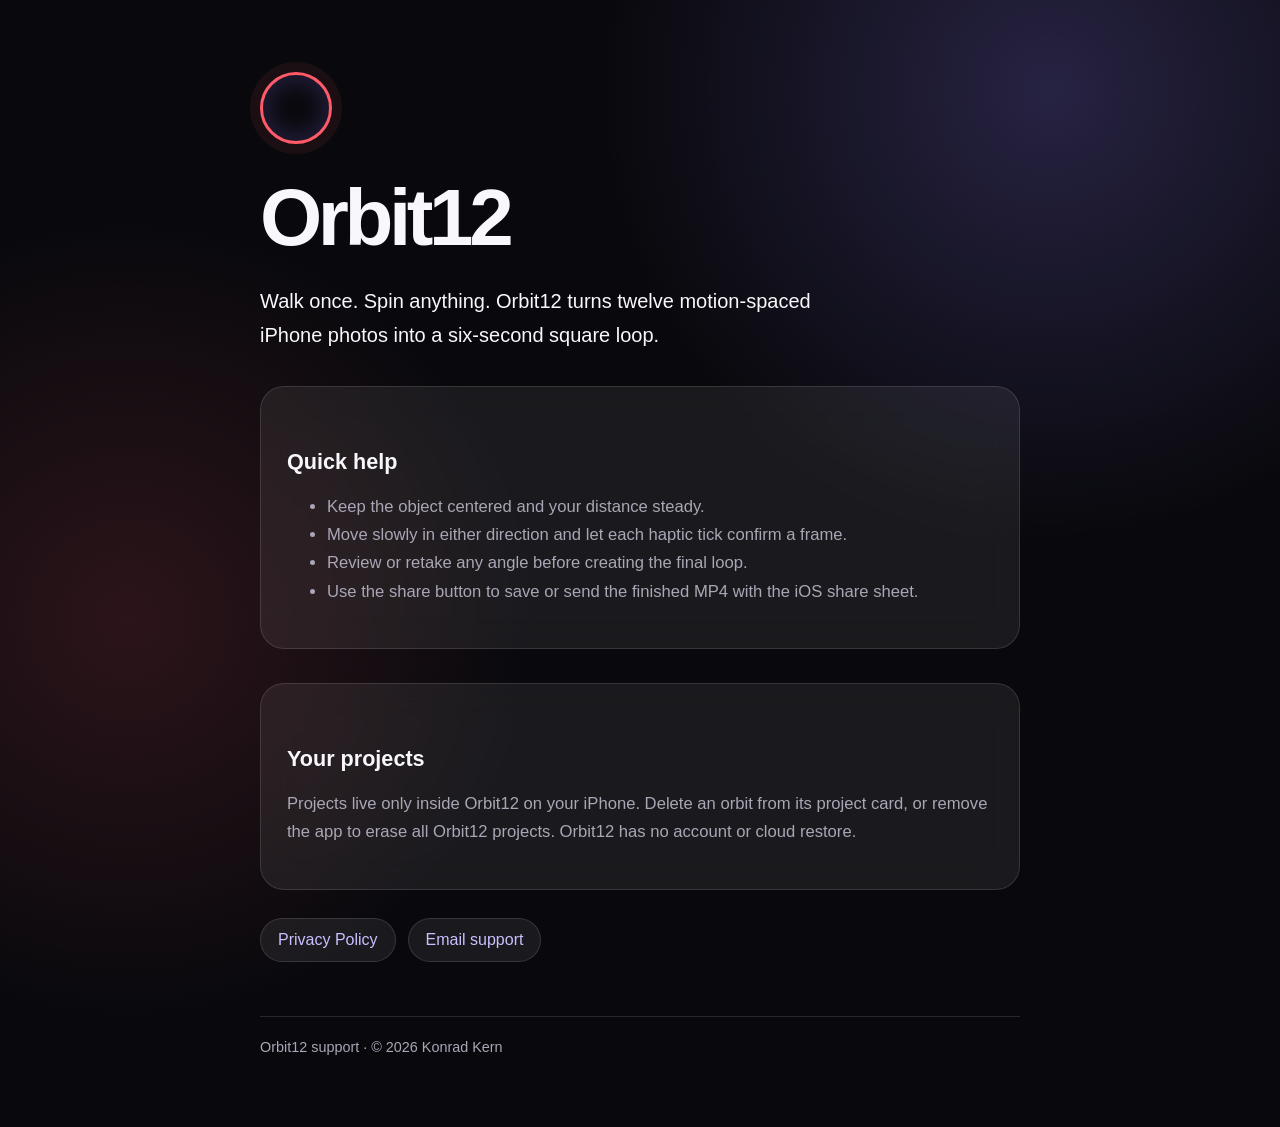
==== orbit12/index.html @ f8294fe1 "Publish Orbit12 support and privacy pages" ====
<!doctype html>
<html lang="en">
<head>
  <meta charset="utf-8">
  <meta name="viewport" content="width=device-width,initial-scale=1">
  <meta name="description" content="Orbit12 help, support, and privacy information.">
  <title>Orbit12 Support</title>
  <link rel="stylesheet" href="styles.css">
</head>
<body>
  <main>
    <div class="mark" aria-hidden="true"></div>
    <h1>Orbit12</h1>
    <p class="lede">Walk once. Spin anything. Orbit12 turns twelve motion-spaced iPhone photos into a six-second square loop.</p>

    <div class="card">
      <h2>Quick help</h2>
      <ul>
        <li>Keep the object centered and your distance steady.</li>
        <li>Move slowly in either direction and let each haptic tick confirm a frame.</li>
        <li>Review or retake any angle before creating the final loop.</li>
        <li>Use the share button to save or send the finished MP4 with the iOS share sheet.</li>
      </ul>
    </div>

    <div class="card">
      <h2>Your projects</h2>
      <p>Projects live only inside Orbit12 on your iPhone. Delete an orbit from its project card, or remove the app to erase all Orbit12 projects. Orbit12 has no account or cloud restore.</p>
    </div>

    <div class="actions">
      <a class="button" href="privacy/">Privacy Policy</a>
      <a class="button" href="mailto:kern.konrad@gmail.com?subject=Orbit12%20Support">Email support</a>
    </div>

    <footer>Orbit12 support · © 2026 Konrad Kern</footer>
  </main>
</body>
</html>
---- orbit12/styles.css ----
:root {
  color-scheme: dark;
  font-family: ui-rounded, "SF Pro Rounded", -apple-system, BlinkMacSystemFont, "Segoe UI", sans-serif;
  --ink: #f8f7fb;
  --muted: #aaa6b5;
  --panel: rgba(255, 255, 255, 0.07);
  --line: rgba(255, 255, 255, 0.12);
  --accent: #ff5a67;
  --accent-2: #8f7cff;
}

* { box-sizing: border-box; }
body {
  margin: 0;
  min-height: 100vh;
  color: var(--ink);
  background:
    radial-gradient(circle at 82% 8%, rgba(143, 124, 255, 0.22), transparent 28rem),
    radial-gradient(circle at 10% 55%, rgba(255, 90, 103, 0.14), transparent 25rem),
    #09090d;
}
main { width: min(760px, calc(100% - 40px)); margin: 0 auto; padding: 72px 0; }
.mark {
  width: 72px; height: 72px; border: 3px solid var(--accent); border-radius: 50%;
  box-shadow: 0 0 0 10px rgba(255, 90, 103, 0.08), inset 0 0 28px rgba(143, 124, 255, 0.25);
}
h1 { margin: 28px 0 8px; font-size: clamp(2.6rem, 8vw, 5rem); letter-spacing: -0.055em; }
h2 { margin-top: 36px; font-size: 1.35rem; }
p, li { color: var(--muted); font-size: 1.04rem; line-height: 1.7; }
.lede { color: var(--ink); font-size: 1.25rem; max-width: 36rem; }
.card { margin-top: 34px; padding: 26px; border: 1px solid var(--line); border-radius: 24px; background: var(--panel); backdrop-filter: blur(18px); }
a { color: #cabfff; text-underline-offset: 4px; }
.actions { display: flex; gap: 12px; flex-wrap: wrap; margin-top: 28px; }
.button { padding: 12px 17px; border: 1px solid var(--line); border-radius: 999px; text-decoration: none; background: var(--panel); }
footer { margin-top: 54px; padding-top: 22px; border-top: 1px solid var(--line); color: var(--muted); font-size: .9rem; }
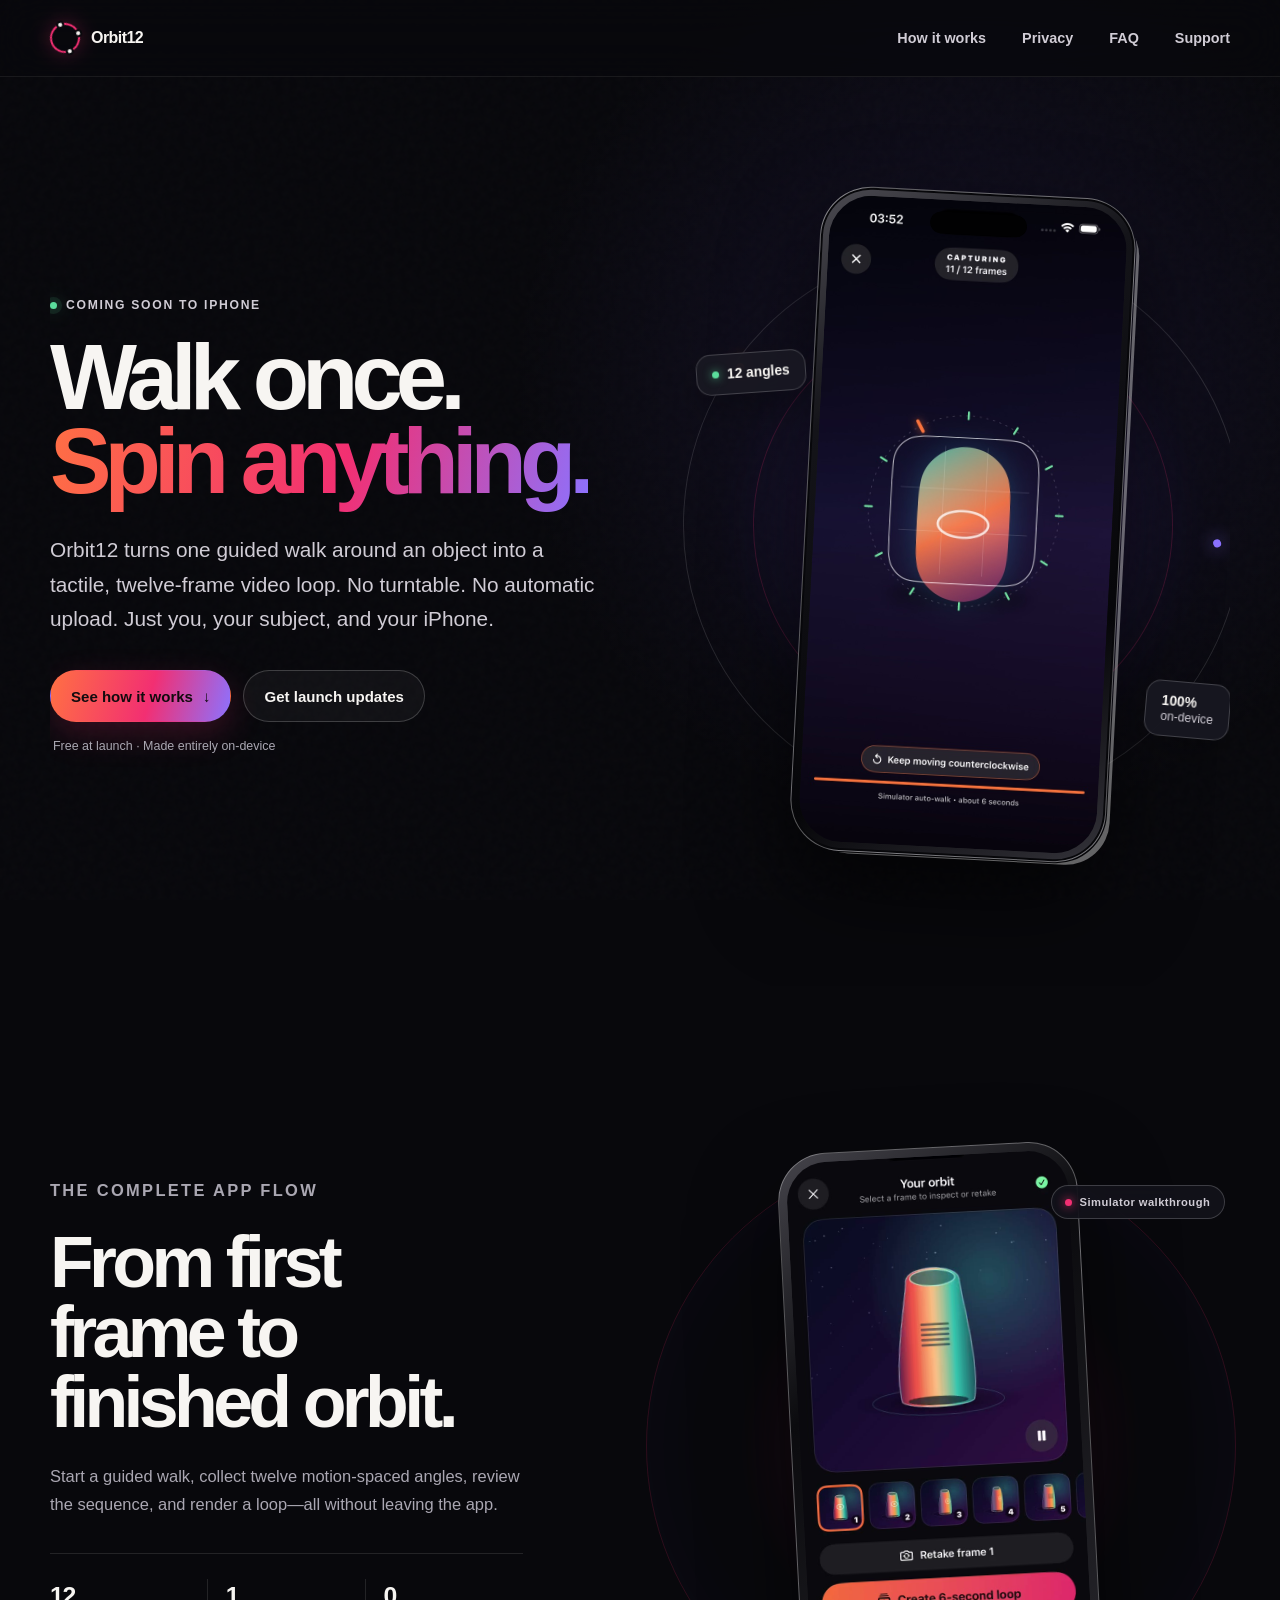
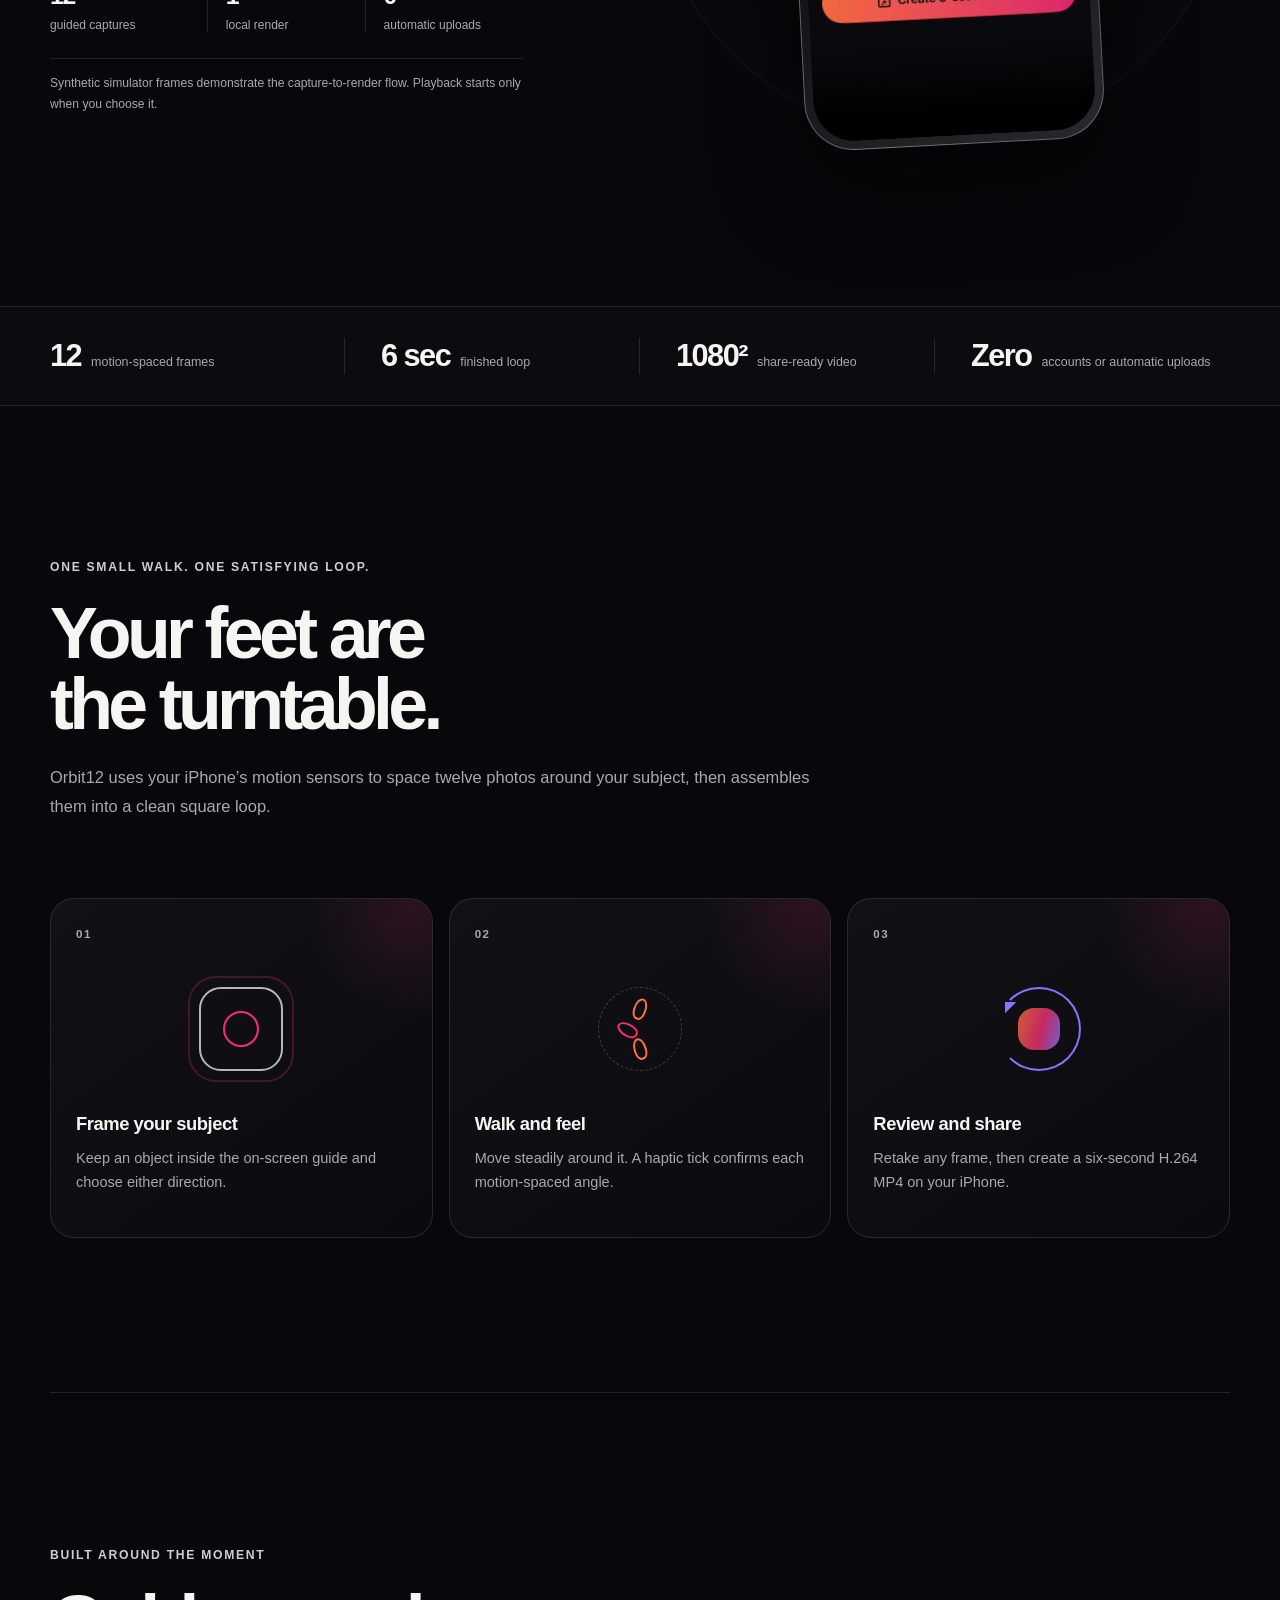
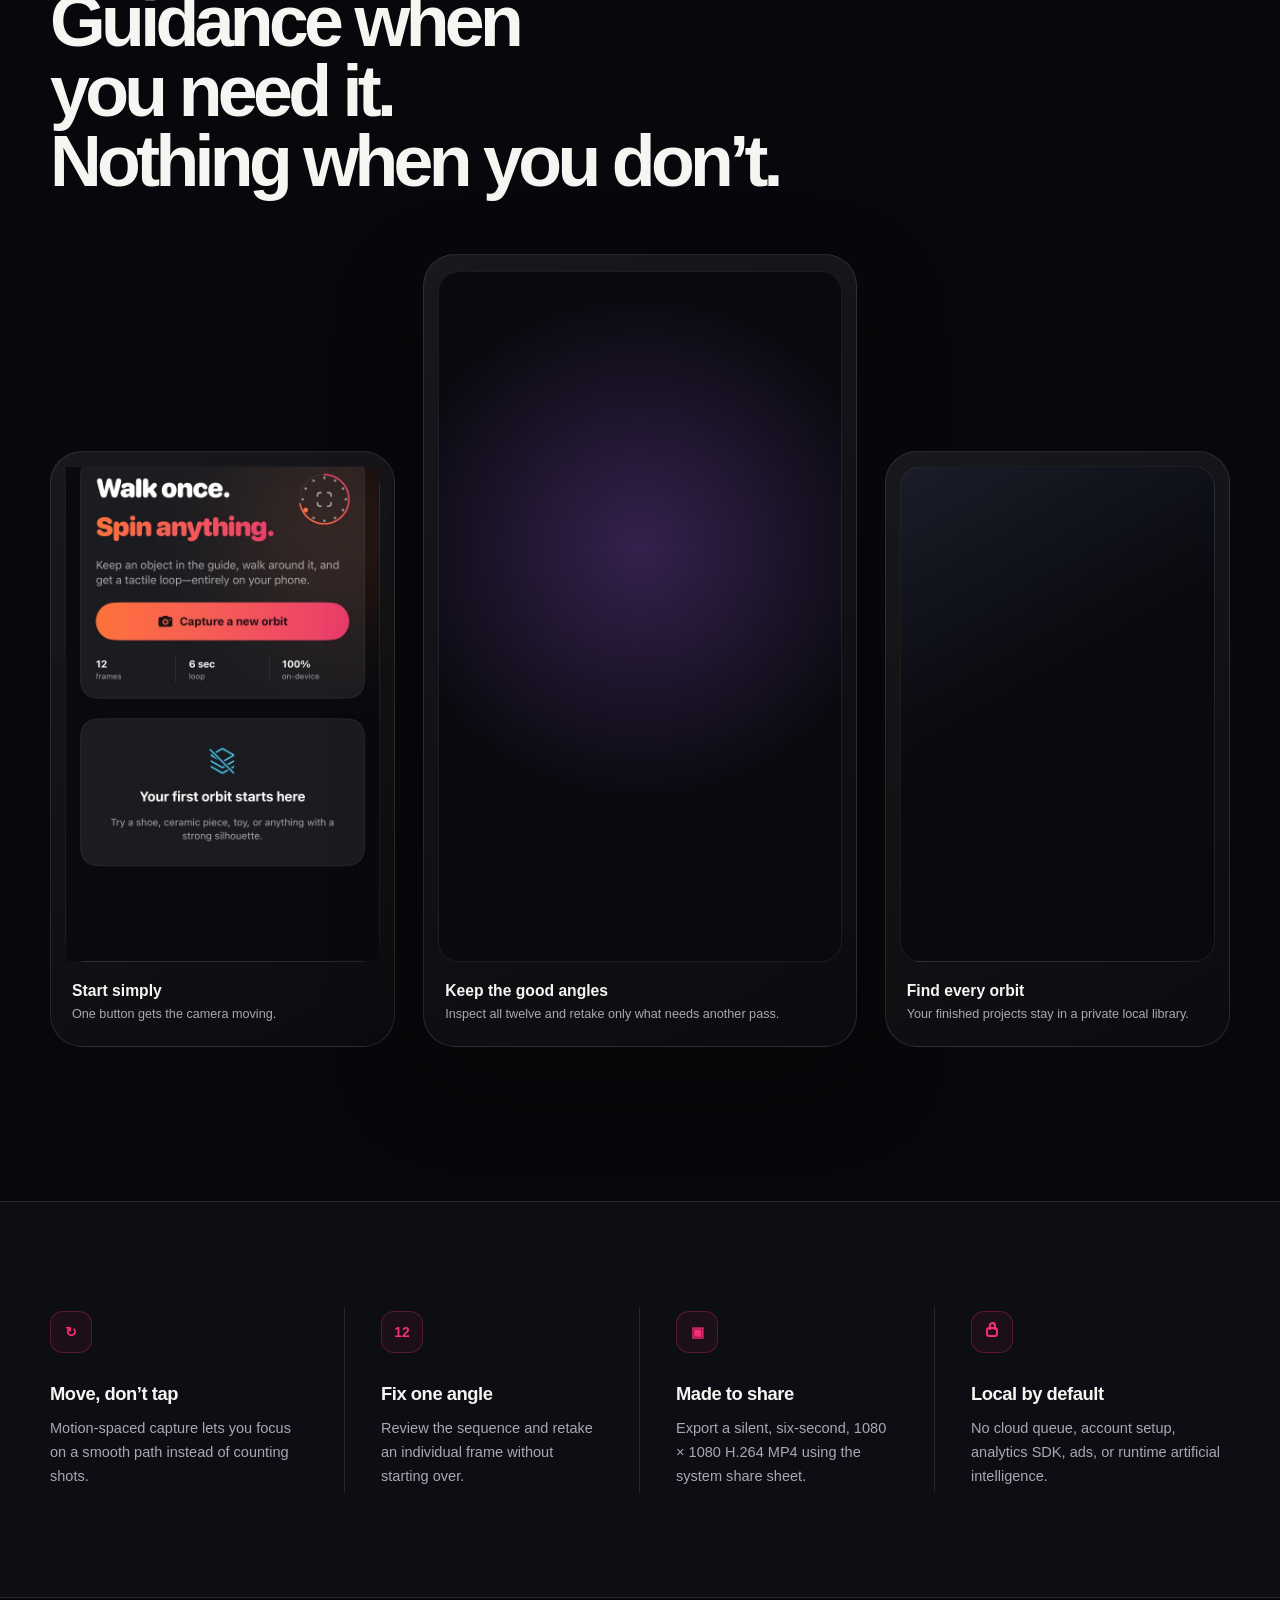
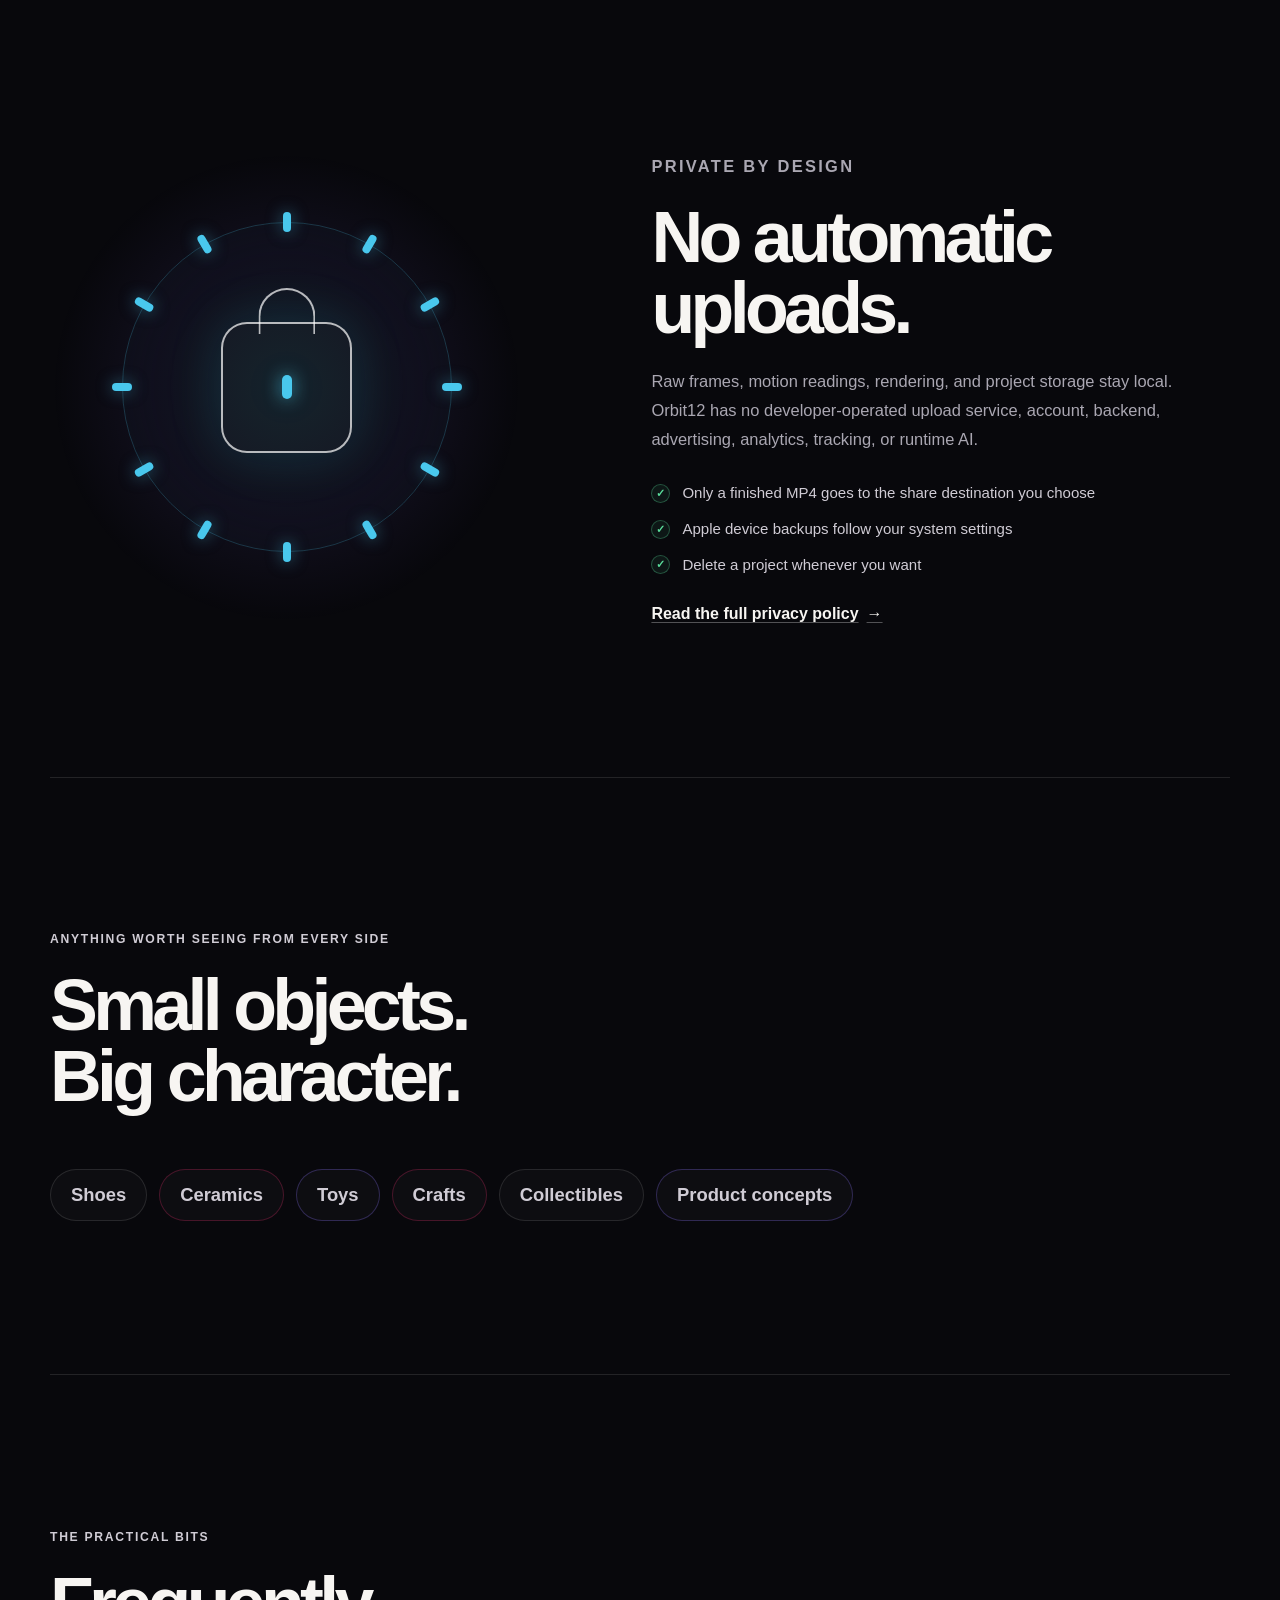
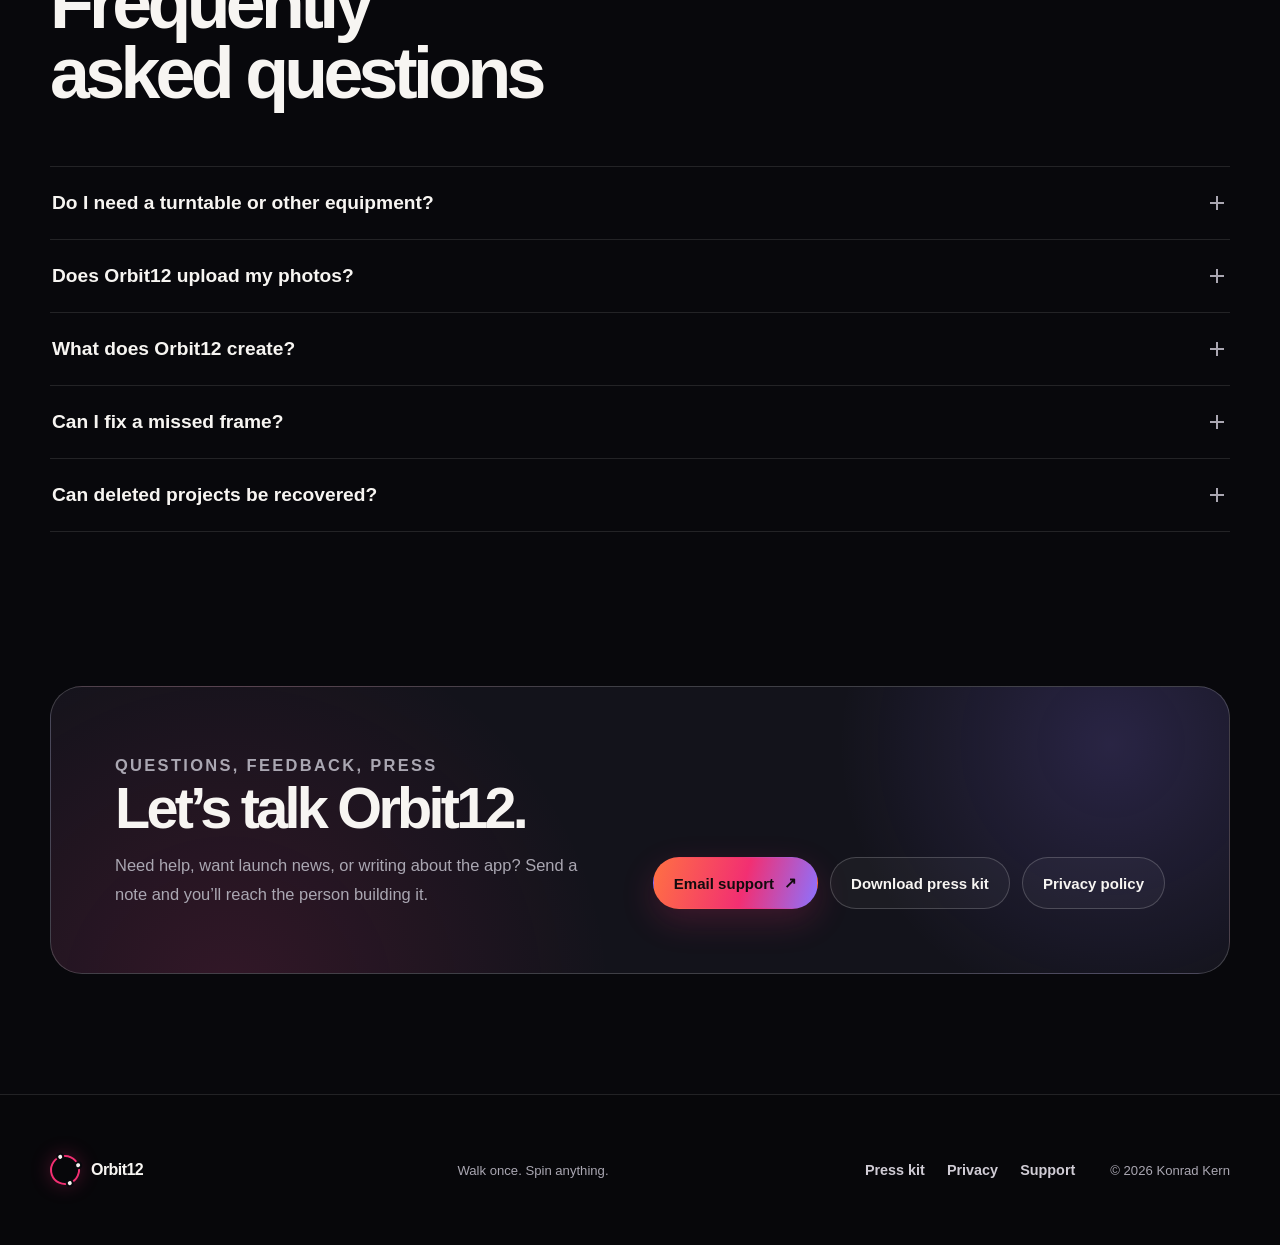
==== commit 3937b183: "Launch the Orbit12 product site" ====
--- a/orbit12/index.html
+++ b/orbit12/index.html
@@ -2,38 +2,305 @@
 <html lang="en">
 <head>
   <meta charset="utf-8">
-  <meta name="viewport" content="width=device-width,initial-scale=1">
-  <meta name="description" content="Orbit12 help, support, and privacy information.">
-  <title>Orbit12 Support</title>
+  <meta name="viewport" content="width=device-width, initial-scale=1">
+  <meta name="description" content="Orbit12 turns one guided walk around an object into a six-second, twelve-frame looping video—privately, entirely on your iPhone.">
+  <meta name="theme-color" content="#08080c">
+  <meta name="robots" content="index, follow">
+  <link rel="canonical" href="https://buberlo.github.io/orbit12/">
+  <link rel="icon" type="image/png" sizes="64x64" href="assets/orbit12-favicon.png">
+
+  <meta property="og:type" content="website">
+  <meta property="og:site_name" content="Orbit12">
+  <meta property="og:title" content="Orbit12 — Walk once. Spin anything.">
+  <meta property="og:description" content="Make a tactile twelve-frame object loop with one guided walk. No turntable, account, automatic upload, analytics, or runtime AI.">
+  <meta property="og:url" content="https://buberlo.github.io/orbit12/">
+  <meta property="og:image" content="https://buberlo.github.io/orbit12/assets/orbit12-social-card.jpg">
+  <meta property="og:image:alt" content="Orbit12 name beside a luminous twelve-point orbit graphic">
+  <meta property="og:image:width" content="1731">
+  <meta property="og:image:height" content="909">
+  <meta name="twitter:card" content="summary_large_image">
+  <meta name="twitter:title" content="Orbit12 — Walk once. Spin anything.">
+  <meta name="twitter:description" content="Twelve angles. One guided walk. A six-second loop made entirely on your iPhone.">
+  <meta name="twitter:image" content="https://buberlo.github.io/orbit12/assets/orbit12-social-card.jpg">
+
+  <title>Orbit12 — Walk once. Spin anything.</title>
   <link rel="stylesheet" href="styles.css">
+  <script type="application/ld+json">
+    {
+      "@context": "https://schema.org",
+      "@type": "SoftwareApplication",
+      "name": "Orbit12: Spin Anything",
+      "alternateName": "Orbit12",
+      "applicationCategory": "MultimediaApplication",
+      "operatingSystem": "iOS",
+      "description": "An iPhone camera app that turns one guided walk around an object into a tactile twelve-frame looping video.",
+      "url": "https://buberlo.github.io/orbit12/",
+      "offers": {
+        "@type": "Offer",
+        "price": "0",
+        "priceCurrency": "USD"
+      }
+    }
+  </script>
 </head>
 <body>
-  <main>
-    <div class="mark" aria-hidden="true"></div>
-    <h1>Orbit12</h1>
-    <p class="lede">Walk once. Spin anything. Orbit12 turns twelve motion-spaced iPhone photos into a six-second square loop.</p>
-
-    <div class="card">
-      <h2>Quick help</h2>
-      <ul>
-        <li>Keep the object centered and your distance steady.</li>
-        <li>Move slowly in either direction and let each haptic tick confirm a frame.</li>
-        <li>Review or retake any angle before creating the final loop.</li>
-        <li>Use the share button to save or send the finished MP4 with the iOS share sheet.</li>
+  <a class="skip-link" href="#main-content">Skip to content</a>
+
+  <header class="site-header">
+    <div class="nav-shell">
+      <a class="brand" href="./" aria-label="Orbit12 home">
+        <span class="brand-mark" aria-hidden="true"><span></span></span>
+        <span>Orbit12</span>
+      </a>
+      <nav aria-label="Primary navigation">
+        <a href="#how-it-works">How it works</a>
+        <a href="#privacy">Privacy</a>
+        <a href="#faq">FAQ</a>
+        <a href="#support">Support</a>
+      </nav>
+    </div>
+  </header>
+
+  <main id="main-content">
+    <section class="hero section-shell" aria-labelledby="hero-title">
+      <div class="hero-copy">
+        <p class="eyebrow"><span aria-hidden="true"></span> Coming soon to iPhone</p>
+        <h1 id="hero-title">Walk once.<br><em>Spin anything.</em></h1>
+        <p class="hero-lede">Orbit12 turns one guided walk around an object into a tactile, twelve-frame video loop. No turntable. No automatic upload. Just you, your subject, and your iPhone.</p>
+        <div class="hero-actions">
+          <a class="button button-primary" href="#how-it-works">See how it works <span aria-hidden="true">↓</span></a>
+          <a class="button button-secondary" href="mailto:kern.konrad@gmail.com?subject=Orbit12%20Launch">Get launch updates</a>
+        </div>
+        <p class="microcopy">Free at launch · Made entirely on-device</p>
+      </div>
+
+      <div class="hero-visual" role="img" aria-label="Orbit12 guided capture screen on an iPhone">
+        <div class="orbit orbit-one" aria-hidden="true"></div>
+        <div class="orbit orbit-two" aria-hidden="true"></div>
+        <div class="phone" aria-hidden="true">
+          <div class="phone-island"></div>
+          <div class="phone-screen hero-screen">
+            <img src="assets/orbit12-capture.jpg" alt="" width="660" height="1434" fetchpriority="high">
+          </div>
+        </div>
+        <div class="capture-chip capture-chip-top" aria-hidden="true">
+          <span class="capture-dot"></span>
+          <strong>12 angles</strong>
+        </div>
+        <div class="capture-chip capture-chip-bottom" aria-hidden="true">
+          <strong>100%</strong>
+          <span>on-device</span>
+        </div>
+      </div>
+    </section>
+
+    <section class="demo section-shell" id="demo" aria-labelledby="demo-title">
+      <div class="demo-copy">
+        <p class="kicker">The complete app flow</p>
+        <h2 id="demo-title">From first frame to finished orbit.</h2>
+        <p>Start a guided walk, collect twelve motion-spaced angles, review the sequence, and render a loop—all without leaving the app.</p>
+        <ul class="demo-points" aria-label="Demo highlights">
+          <li><span>12</span> guided captures</li>
+          <li><span>1</span> local render</li>
+          <li><span>0</span> automatic uploads</li>
+        </ul>
+        <p class="demo-note">Synthetic simulator frames demonstrate the capture-to-render flow. Playback starts only when you choose it.</p>
+      </div>
+      <div class="demo-stage">
+        <div class="demo-label"><span></span> Simulator walkthrough</div>
+        <div class="demo-device">
+          <video class="demo-video" muted playsinline controls preload="metadata" poster="assets/orbit12-demo-poster.jpg" aria-label="Orbit12 Simulator walkthrough from synthetic capture to finished loop">
+            <source src="assets/orbit12-demo.mp4" type="video/mp4">
+            <a href="assets/orbit12-demo.mp4">Watch the Orbit12 app walkthrough video</a>.
+          </video>
+        </div>
+      </div>
+    </section>
+
+    <section class="proof" aria-label="Orbit12 output at a glance">
+      <div class="proof-shell section-shell">
+        <div><strong>12</strong><span>motion-spaced frames</span></div>
+        <div><strong>6 sec</strong><span>finished loop</span></div>
+        <div><strong>1080²</strong><span>share-ready video</span></div>
+        <div><strong>Zero</strong><span>accounts or automatic uploads</span></div>
+      </div>
+    </section>
+
+    <section class="steps section-shell" id="how-it-works" aria-labelledby="steps-title">
+      <div class="section-heading">
+        <p class="kicker">One small walk. One satisfying loop.</p>
+        <h2 id="steps-title">Your feet are the turntable.</h2>
+        <p>Orbit12 uses your iPhone’s motion sensors to space twelve photos around your subject, then assembles them into a clean square loop.</p>
+      </div>
+
+      <ol class="step-grid">
+        <li>
+          <span class="step-number">01</span>
+          <div class="step-icon frame-icon" aria-hidden="true"></div>
+          <h3>Frame your subject</h3>
+          <p>Keep an object inside the on-screen guide and choose either direction.</p>
+        </li>
+        <li>
+          <span class="step-number">02</span>
+          <div class="step-icon walk-icon" aria-hidden="true"><span></span></div>
+          <h3>Walk and feel</h3>
+          <p>Move steadily around it. A haptic tick confirms each motion-spaced angle.</p>
+        </li>
+        <li>
+          <span class="step-number">03</span>
+          <div class="step-icon loop-icon" aria-hidden="true"></div>
+          <h3>Review and share</h3>
+          <p>Retake any frame, then create a six-second H.264 MP4 on your iPhone.</p>
+        </li>
+      </ol>
+    </section>
+
+    <section class="showcase section-shell" aria-labelledby="showcase-title">
+      <div class="section-heading section-heading-compact">
+        <p class="kicker">Built around the moment</p>
+        <h2 id="showcase-title">Guidance when you need it.<br>Nothing when you don’t.</h2>
+      </div>
+
+      <div class="screen-grid">
+        <figure class="screen-card screen-card-home">
+          <div class="screen-preview screen-home">
+            <img src="assets/orbit12-home.jpg" alt="Orbit12 home screen with a button to capture a new orbit" width="660" height="1434" loading="lazy" decoding="async">
+          </div>
+          <figcaption><strong>Start simply</strong><span>One button gets the camera moving.</span></figcaption>
+        </figure>
+        <figure class="screen-card screen-card-featured">
+          <div class="screen-preview screen-review">
+            <img src="assets/orbit12-review.jpg" alt="Orbit12 review screen showing twelve captured angles" width="660" height="1434" loading="lazy" decoding="async">
+          </div>
+          <figcaption><strong>Keep the good angles</strong><span>Inspect all twelve and retake only what needs another pass.</span></figcaption>
+        </figure>
+        <figure class="screen-card screen-card-library">
+          <div class="screen-preview screen-library">
+            <img src="assets/orbit12-library.jpg" alt="Orbit12 local project library" width="660" height="1434" loading="lazy" decoding="async">
+          </div>
+          <figcaption><strong>Find every orbit</strong><span>Your finished projects stay in a private local library.</span></figcaption>
+        </figure>
+      </div>
+    </section>
+
+    <section class="feature-band">
+      <div class="section-shell feature-grid">
+        <article>
+          <span class="feature-glyph" aria-hidden="true">↻</span>
+          <h3>Move, don’t tap</h3>
+          <p>Motion-spaced capture lets you focus on a smooth path instead of counting shots.</p>
+        </article>
+        <article>
+          <span class="feature-glyph" aria-hidden="true">12</span>
+          <h3>Fix one angle</h3>
+          <p>Review the sequence and retake an individual frame without starting over.</p>
+        </article>
+        <article>
+          <span class="feature-glyph" aria-hidden="true">▣</span>
+          <h3>Made to share</h3>
+          <p>Export a silent, six-second, 1080 × 1080 H.264 MP4 using the system share sheet.</p>
+        </article>
+        <article>
+          <span class="feature-glyph feature-glyph-lock" aria-hidden="true"></span>
+          <h3>Local by default</h3>
+          <p>No cloud queue, account setup, analytics SDK, ads, or runtime artificial intelligence.</p>
+        </article>
+      </div>
+    </section>
+
+    <section class="privacy-section section-shell" id="privacy" aria-labelledby="privacy-title">
+      <div class="privacy-art" aria-hidden="true">
+        <div class="privacy-orbit">
+          <span></span><span></span><span></span><span></span><span></span><span></span>
+          <span></span><span></span><span></span><span></span><span></span><span></span>
+          <div class="privacy-lock"></div>
+        </div>
+      </div>
+      <div class="privacy-copy">
+        <p class="kicker">Private by design</p>
+        <h2 id="privacy-title">No automatic uploads.</h2>
+        <p>Raw frames, motion readings, rendering, and project storage stay local. Orbit12 has no developer-operated upload service, account, backend, advertising, analytics, tracking, or runtime AI.</p>
+        <ul class="check-list">
+          <li>Only a finished MP4 goes to the share destination you choose</li>
+          <li>Apple device backups follow your system settings</li>
+          <li>Delete a project whenever you want</li>
+        </ul>
+        <a class="text-link" href="privacy/">Read the full privacy policy <span aria-hidden="true">→</span></a>
+      </div>
+    </section>
+
+    <section class="use-cases section-shell" aria-labelledby="use-title">
+      <div class="section-heading section-heading-compact">
+        <p class="kicker">Anything worth seeing from every side</p>
+        <h2 id="use-title">Small objects. Big character.</h2>
+      </div>
+      <ul class="object-cloud" aria-label="Ideas for your first orbit">
+        <li>Shoes</li>
+        <li>Ceramics</li>
+        <li>Toys</li>
+        <li>Crafts</li>
+        <li>Collectibles</li>
+        <li>Product concepts</li>
       </ul>
+    </section>
+
+    <section class="faq section-shell" id="faq" aria-labelledby="faq-title">
+      <div class="section-heading section-heading-compact">
+        <p class="kicker">The practical bits</p>
+        <h2 id="faq-title">Frequently asked questions</h2>
+      </div>
+      <div class="faq-list">
+        <details>
+          <summary>Do I need a turntable or other equipment?<span aria-hidden="true"></span></summary>
+          <p>No. Place your subject somewhere with room to walk around it and use the guide to keep your distance and framing steady.</p>
+        </details>
+        <details>
+          <summary>Does Orbit12 upload my photos?<span aria-hidden="true"></span></summary>
+          <p>Not automatically. Raw frames, motion readings, rendering, and project storage stay local. A finished MP4 leaves Orbit12 only when you select a destination in Apple’s system share sheet. Apple device backups are controlled separately by your system settings.</p>
+        </details>
+        <details>
+          <summary>What does Orbit12 create?<span aria-hidden="true"></span></summary>
+          <p>A silent, six-second, 1080 × 1080 H.264 MP4 assembled from twelve evenly spaced photos.</p>
+        </details>
+        <details>
+          <summary>Can I fix a missed frame?<span aria-hidden="true"></span></summary>
+          <p>Yes. Review every angle and retake any individual frame before creating the final loop.</p>
+        </details>
+        <details>
+          <summary>Can deleted projects be recovered?<span aria-hidden="true"></span></summary>
+          <p>Orbit12 has no server or account-based restore. Deleting a project removes its active local files; any prior Apple device backup is governed by your system backup settings.</p>
+        </details>
+      </div>
+    </section>
+
+    <section class="support section-shell" id="support" aria-labelledby="support-title">
+      <div>
+        <p class="kicker">Questions, feedback, press</p>
+        <h2 id="support-title">Let’s talk Orbit12.</h2>
+        <p>Need help, want launch news, or writing about the app? Send a note and you’ll reach the person building it.</p>
+      </div>
+      <div class="support-actions">
+        <a class="button button-primary" href="mailto:kern.konrad@gmail.com?subject=Orbit12%20Support">Email support <span aria-hidden="true">↗</span></a>
+        <a class="button button-secondary" href="assets/orbit12-press-kit.zip" download>Download press kit</a>
+        <a class="button button-secondary" href="privacy/">Privacy policy</a>
+      </div>
+    </section>
+  </main>
+
+  <footer class="site-footer">
+    <div class="section-shell footer-shell">
+      <a class="brand" href="./" aria-label="Orbit12 home">
+        <span class="brand-mark" aria-hidden="true"><span></span></span>
+        <span>Orbit12</span>
+      </a>
+      <p>Walk once. Spin anything.</p>
+      <div class="footer-links">
+        <a href="assets/orbit12-press-kit.zip" download>Press kit</a>
+        <a href="privacy/">Privacy</a>
+        <a href="mailto:kern.konrad@gmail.com?subject=Orbit12%20Support">Support</a>
+      </div>
+      <small>© 2026 Konrad Kern</small>
     </div>
-
-    <div class="card">
-      <h2>Your projects</h2>
-      <p>Projects live only inside Orbit12 on your iPhone. Delete an orbit from its project card, or remove the app to erase all Orbit12 projects. Orbit12 has no account or cloud restore.</p>
-    </div>
-
-    <div class="actions">
-      <a class="button" href="privacy/">Privacy Policy</a>
-      <a class="button" href="mailto:kern.konrad@gmail.com?subject=Orbit12%20Support">Email support</a>
-    </div>
-
-    <footer>Orbit12 support · © 2026 Konrad Kern</footer>
-  </main>
+  </footer>
 </body>
 </html>
--- a/orbit12/styles.css
+++ b/orbit12/styles.css
@@ -1,35 +1,1479 @@
 :root {
   color-scheme: dark;
-  font-family: ui-rounded, "SF Pro Rounded", -apple-system, BlinkMacSystemFont, "Segoe UI", sans-serif;
-  --ink: #f8f7fb;
-  --muted: #aaa6b5;
-  --panel: rgba(255, 255, 255, 0.07);
-  --line: rgba(255, 255, 255, 0.12);
-  --accent: #ff5a67;
-  --accent-2: #8f7cff;
-}
-
-* { box-sizing: border-box; }
+  --bg: #08080c;
+  --bg-soft: #0d0d14;
+  --panel: #13131b;
+  --panel-raised: #191922;
+  --ink: #f7f5f2;
+  --muted: #aaa7b2;
+  --muted-bright: #d0ccd5;
+  --line: rgba(255, 255, 255, 0.11);
+  --line-strong: rgba(255, 255, 255, 0.19);
+  --orange: #ff7043;
+  --pink: #f22f72;
+  --violet: #8c72ff;
+  --cyan: #49c8ed;
+  --green: #5bdd9c;
+  --gradient: linear-gradient(105deg, var(--orange), var(--pink) 55%, var(--violet));
+  --display: ui-rounded, "SF Pro Rounded", -apple-system, BlinkMacSystemFont, "Segoe UI", sans-serif;
+  --body: -apple-system, BlinkMacSystemFont, "SF Pro Text", "Segoe UI", sans-serif;
+  --shell: min(1180px, calc(100% - 40px));
+  --radius-lg: 32px;
+  --radius-md: 24px;
+}
+
+*,
+*::before,
+*::after {
+  box-sizing: border-box;
+}
+
+html {
+  scroll-behavior: smooth;
+  scroll-padding-top: 100px;
+  overflow-x: clip;
+}
+
 body {
   margin: 0;
+  min-width: 320px;
   min-height: 100vh;
   color: var(--ink);
   background:
-    radial-gradient(circle at 82% 8%, rgba(143, 124, 255, 0.22), transparent 28rem),
-    radial-gradient(circle at 10% 55%, rgba(255, 90, 103, 0.14), transparent 25rem),
-    #09090d;
-}
-main { width: min(760px, calc(100% - 40px)); margin: 0 auto; padding: 72px 0; }
-.mark {
-  width: 72px; height: 72px; border: 3px solid var(--accent); border-radius: 50%;
-  box-shadow: 0 0 0 10px rgba(255, 90, 103, 0.08), inset 0 0 28px rgba(143, 124, 255, 0.25);
-}
-h1 { margin: 28px 0 8px; font-size: clamp(2.6rem, 8vw, 5rem); letter-spacing: -0.055em; }
-h2 { margin-top: 36px; font-size: 1.35rem; }
-p, li { color: var(--muted); font-size: 1.04rem; line-height: 1.7; }
-.lede { color: var(--ink); font-size: 1.25rem; max-width: 36rem; }
-.card { margin-top: 34px; padding: 26px; border: 1px solid var(--line); border-radius: 24px; background: var(--panel); backdrop-filter: blur(18px); }
-a { color: #cabfff; text-underline-offset: 4px; }
-.actions { display: flex; gap: 12px; flex-wrap: wrap; margin-top: 28px; }
-.button { padding: 12px 17px; border: 1px solid var(--line); border-radius: 999px; text-decoration: none; background: var(--panel); }
-footer { margin-top: 54px; padding-top: 22px; border-top: 1px solid var(--line); color: var(--muted); font-size: .9rem; }
+    radial-gradient(circle at 75% 5%, rgba(117, 86, 255, 0.11), transparent 28rem),
+    var(--bg);
+  font-family: var(--body);
+  -webkit-font-smoothing: antialiased;
+  text-rendering: optimizeLegibility;
+}
+
+body::before {
+  position: fixed;
+  z-index: -1;
+  inset: 0;
+  content: "";
+  opacity: 0.18;
+  pointer-events: none;
+  background-image: url("data:image/svg+xml,%3Csvg viewBox='0 0 140 140' xmlns='http://www.w3.org/2000/svg'%3E%3Cfilter id='n'%3E%3CfeTurbulence type='fractalNoise' baseFrequency='.92' numOctaves='3' stitchTiles='stitch'/%3E%3C/filter%3E%3Crect width='100%25' height='100%25' filter='url(%23n)' opacity='.1'/%3E%3C/svg%3E");
+}
+
+a {
+  color: inherit;
+  text-underline-offset: 0.2em;
+}
+
+button,
+a {
+  -webkit-tap-highlight-color: transparent;
+}
+
+:focus-visible {
+  outline: 3px solid #78dcff;
+  outline-offset: 4px;
+  border-radius: 4px;
+}
+
+.skip-link {
+  position: fixed;
+  z-index: 100;
+  top: 12px;
+  left: 12px;
+  padding: 11px 15px;
+  color: var(--bg);
+  background: var(--ink);
+  border-radius: 12px;
+  font-weight: 700;
+  transform: translateY(-180%);
+  transition: transform 180ms ease;
+}
+
+.skip-link:focus {
+  transform: translateY(0);
+}
+
+.section-shell,
+.nav-shell {
+  width: var(--shell);
+  margin-inline: auto;
+}
+
+.site-header {
+  position: sticky;
+  z-index: 50;
+  top: 0;
+  border-bottom: 1px solid rgba(255, 255, 255, 0.07);
+  background: rgba(8, 8, 12, 0.76);
+  backdrop-filter: blur(20px) saturate(140%);
+  -webkit-backdrop-filter: blur(20px) saturate(140%);
+}
+
+.nav-shell {
+  min-height: 76px;
+  display: flex;
+  align-items: center;
+  justify-content: space-between;
+  gap: 30px;
+}
+
+.brand {
+  display: inline-flex;
+  align-items: center;
+  gap: 11px;
+  font-family: var(--display);
+  font-weight: 800;
+  letter-spacing: -0.035em;
+  text-decoration: none;
+}
+
+.brand-mark {
+  position: relative;
+  width: 30px;
+  aspect-ratio: 1;
+  display: grid;
+  place-items: center;
+  border: 2px solid var(--pink);
+  border-radius: 50%;
+  transform: rotate(-20deg);
+  box-shadow: 0 0 20px rgba(242, 47, 114, 0.28);
+}
+
+.brand-mark::before,
+.brand-mark::after,
+.brand-mark span {
+  position: absolute;
+  width: 4px;
+  aspect-ratio: 1;
+  content: "";
+  border-radius: 50%;
+  background: var(--ink);
+  box-shadow: 0 0 0 2px var(--bg);
+}
+
+.brand-mark::before { top: -3px; }
+.brand-mark::after { bottom: -3px; }
+.brand-mark span { right: -3px; }
+
+nav {
+  display: flex;
+  align-items: center;
+  gap: clamp(18px, 3vw, 36px);
+}
+
+nav a,
+.footer-links a {
+  color: var(--muted-bright);
+  font-size: 0.9rem;
+  font-weight: 600;
+  text-decoration: none;
+  transition: color 180ms ease;
+}
+
+nav a:hover,
+.footer-links a:hover {
+  color: var(--ink);
+}
+
+.hero {
+  min-height: 750px;
+  display: grid;
+  grid-template-columns: minmax(0, 1.02fr) minmax(380px, 0.98fr);
+  align-items: center;
+  gap: clamp(40px, 7vw, 100px);
+  padding-block: clamp(72px, 9vw, 124px) clamp(82px, 10vw, 136px);
+  contain: paint;
+  overflow: clip;
+}
+
+.eyebrow,
+.kicker {
+  margin: 0 0 22px;
+  color: var(--muted-bright);
+  font-size: 0.76rem;
+  font-weight: 800;
+  letter-spacing: 0.14em;
+  line-height: 1.4;
+  text-transform: uppercase;
+}
+
+.eyebrow {
+  display: flex;
+  align-items: center;
+  gap: 9px;
+}
+
+.eyebrow > span {
+  width: 7px;
+  aspect-ratio: 1;
+  border-radius: 50%;
+  background: var(--green);
+  box-shadow: 0 0 0 5px rgba(91, 221, 156, 0.1), 0 0 18px rgba(91, 221, 156, 0.65);
+}
+
+h1,
+h2,
+h3,
+p {
+  margin-top: 0;
+}
+
+h1,
+h2,
+h3 {
+  font-family: var(--display);
+  text-wrap: balance;
+}
+
+h1 {
+  margin-bottom: 28px;
+  font-size: clamp(3.7rem, 7.2vw, 7.3rem);
+  font-weight: 850;
+  letter-spacing: -0.075em;
+  line-height: 0.92;
+}
+
+h1 em {
+  color: transparent;
+  background: var(--gradient);
+  background-clip: text;
+  -webkit-background-clip: text;
+  font-style: normal;
+}
+
+.hero-lede {
+  max-width: 650px;
+  margin-bottom: 34px;
+  color: var(--muted-bright);
+  font-size: clamp(1.1rem, 1.7vw, 1.3rem);
+  line-height: 1.65;
+}
+
+.hero-actions,
+.support-actions {
+  display: flex;
+  align-items: center;
+  flex-wrap: wrap;
+  gap: 12px;
+}
+
+.button {
+  min-height: 52px;
+  display: inline-flex;
+  align-items: center;
+  justify-content: center;
+  gap: 10px;
+  padding: 13px 20px;
+  border: 1px solid var(--line-strong);
+  border-radius: 999px;
+  font-size: 0.94rem;
+  font-weight: 750;
+  text-decoration: none;
+  transition: transform 180ms ease, border-color 180ms ease, background-color 180ms ease, box-shadow 180ms ease;
+}
+
+.button:hover {
+  transform: translateY(-2px);
+}
+
+.button-primary {
+  color: #120b0e;
+  border-color: transparent;
+  background: var(--gradient);
+  box-shadow: 0 12px 34px rgba(242, 47, 114, 0.2);
+}
+
+.button-primary:hover {
+  box-shadow: 0 16px 40px rgba(242, 47, 114, 0.31);
+}
+
+.button-secondary {
+  color: var(--ink);
+  background: rgba(255, 255, 255, 0.04);
+}
+
+.button-secondary:hover {
+  border-color: rgba(255, 255, 255, 0.35);
+  background: rgba(255, 255, 255, 0.07);
+}
+
+.microcopy {
+  margin: 17px 0 0 3px;
+  color: var(--muted);
+  font-size: 0.78rem;
+}
+
+.hero-visual {
+  position: relative;
+  min-height: 570px;
+  display: grid;
+  place-items: center;
+}
+
+.hero-visual::before {
+  position: absolute;
+  width: min(92%, 540px);
+  aspect-ratio: 1;
+  content: "";
+  border-radius: 50%;
+  background: radial-gradient(circle, rgba(242, 47, 114, 0.24), rgba(99, 73, 221, 0.08) 48%, transparent 70%);
+  filter: blur(14px);
+}
+
+.phone {
+  position: relative;
+  z-index: 3;
+  width: min(59vw, 316px);
+  padding: 8px;
+  border: 1px solid rgba(255, 255, 255, 0.33);
+  border-radius: 51px;
+  background: linear-gradient(145deg, #4c4b52, #141419 28%, #060609 72%, #34333a);
+  box-shadow: 0 42px 90px rgba(0, 0, 0, 0.62), inset 0 0 0 2px #07070a;
+  transform: rotate(3deg);
+}
+
+.phone::after {
+  position: absolute;
+  z-index: -1;
+  inset: -2px;
+  content: "";
+  border-radius: inherit;
+  box-shadow: 10px 8px 0 -7px rgba(255, 255, 255, 0.38);
+}
+
+.phone-screen {
+  width: 100%;
+  aspect-ratio: 1320 / 2868;
+  overflow: hidden;
+  border-radius: 43px;
+  background-color: #090810;
+  background-repeat: no-repeat;
+  background-position: center;
+  background-size: cover;
+}
+
+.hero-screen {
+  background-image: radial-gradient(circle at 50% 48%, #633c71 0 13%, #1b1630 24%, #0a0812 70%);
+}
+
+.phone-screen img,
+.screen-preview img {
+  width: 100%;
+  height: 100%;
+  display: block;
+  object-fit: cover;
+}
+
+.phone-island {
+  position: absolute;
+  z-index: 4;
+  top: 20px;
+  left: 50%;
+  width: 31%;
+  height: 22px;
+  border-radius: 999px;
+  background: #010102;
+  transform: translateX(-50%);
+}
+
+.orbit {
+  position: absolute;
+  z-index: 1;
+  border: 1px solid rgba(255, 255, 255, 0.12);
+  border-radius: 50%;
+}
+
+.orbit::before,
+.orbit::after {
+  position: absolute;
+  width: 8px;
+  aspect-ratio: 1;
+  content: "";
+  border-radius: 50%;
+  background: var(--orange);
+  box-shadow: 0 0 18px var(--orange);
+}
+
+.orbit-one {
+  width: min(112%, 560px);
+  aspect-ratio: 1;
+  transform: rotate(-18deg);
+}
+
+.orbit-one::before { top: 10%; left: 20%; }
+.orbit-one::after { right: 7%; bottom: 32%; background: var(--violet); box-shadow: 0 0 18px var(--violet); }
+
+.orbit-two {
+  width: min(82%, 420px);
+  aspect-ratio: 1;
+  border-color: rgba(242, 47, 114, 0.2);
+  transform: rotate(25deg);
+}
+
+.orbit-two::before { top: -4px; left: 50%; background: var(--pink); box-shadow: 0 0 18px var(--pink); }
+.orbit-two::after { display: none; }
+
+.capture-chip {
+  position: absolute;
+  z-index: 5;
+  display: flex;
+  align-items: center;
+  gap: 8px;
+  padding: 12px 15px;
+  border: 1px solid var(--line-strong);
+  border-radius: 15px;
+  color: var(--muted-bright);
+  background: rgba(25, 25, 34, 0.84);
+  box-shadow: 0 14px 40px rgba(0, 0, 0, 0.28);
+  backdrop-filter: blur(16px);
+  -webkit-backdrop-filter: blur(16px);
+  font-size: 0.76rem;
+}
+
+.capture-chip strong {
+  color: var(--ink);
+  font-family: var(--display);
+  font-size: 0.86rem;
+}
+
+.capture-chip-top { top: 24%; left: 0; transform: rotate(-4deg); }
+.capture-chip-bottom { right: 0; bottom: 18%; transform: rotate(5deg); }
+.capture-chip-bottom { flex-direction: column; align-items: flex-start; gap: 1px; }
+
+.capture-dot {
+  width: 7px;
+  aspect-ratio: 1;
+  border-radius: 50%;
+  background: var(--green);
+  box-shadow: 0 0 10px rgba(91, 221, 156, 0.8);
+}
+
+.proof {
+  border-block: 1px solid var(--line);
+  background: rgba(255, 255, 255, 0.018);
+}
+
+.demo {
+  padding-block: clamp(90px, 12vw, 150px);
+  display: grid;
+  grid-template-columns: minmax(0, 0.9fr) minmax(340px, 1.1fr);
+  align-items: center;
+  gap: clamp(55px, 10vw, 140px);
+}
+
+.demo-copy h2 {
+  margin-bottom: 24px;
+  font-size: clamp(2.5rem, 5.6vw, 5rem);
+  font-weight: 820;
+  letter-spacing: -0.065em;
+  line-height: 0.98;
+}
+
+.demo-copy > p {
+  color: var(--muted);
+  font-size: 1.03rem;
+  line-height: 1.75;
+}
+
+.demo-points {
+  margin: 34px 0 0;
+  padding: 25px 0;
+  display: grid;
+  grid-template-columns: repeat(3, 1fr);
+  border-block: 1px solid var(--line);
+  list-style: none;
+}
+
+.demo-points li {
+  padding-inline: 18px;
+  display: flex;
+  flex-direction: column;
+  gap: 4px;
+  color: var(--muted);
+  border-right: 1px solid var(--line);
+  font-size: 0.75rem;
+  line-height: 1.35;
+}
+
+.demo-points li:first-child { padding-left: 0; }
+.demo-points li:last-child { padding-right: 0; border-right: 0; }
+
+.demo-points span {
+  color: var(--ink);
+  font-family: var(--display);
+  font-size: 1.55rem;
+  font-weight: 820;
+  letter-spacing: -0.05em;
+}
+
+.demo-copy .demo-note {
+  margin: 14px 0 0;
+  font-size: 0.76rem;
+}
+
+.demo-stage {
+  position: relative;
+  min-height: 620px;
+  display: grid;
+  place-items: center;
+}
+
+.demo-stage::before,
+.demo-stage::after {
+  position: absolute;
+  content: "";
+  border-radius: 50%;
+  pointer-events: none;
+}
+
+.demo-stage::before {
+  width: min(110%, 590px);
+  aspect-ratio: 1;
+  border: 1px solid rgba(242, 47, 114, 0.16);
+  box-shadow: inset 0 0 100px rgba(140, 114, 255, 0.04);
+}
+
+.demo-stage::after {
+  width: min(82%, 430px);
+  aspect-ratio: 1;
+  background: radial-gradient(circle, rgba(242, 47, 114, 0.16), transparent 68%);
+  filter: blur(8px);
+}
+
+.demo-label {
+  position: absolute;
+  z-index: 4;
+  top: 8%;
+  right: 1%;
+  padding: 10px 13px;
+  display: flex;
+  align-items: center;
+  gap: 8px;
+  color: var(--muted-bright);
+  border: 1px solid var(--line-strong);
+  border-radius: 999px;
+  background: rgba(19, 19, 27, 0.86);
+  backdrop-filter: blur(14px);
+  -webkit-backdrop-filter: blur(14px);
+  font-size: 0.7rem;
+  font-weight: 750;
+  letter-spacing: 0.04em;
+}
+
+.demo-label span {
+  width: 7px;
+  aspect-ratio: 1;
+  border-radius: 50%;
+  background: var(--pink);
+  box-shadow: 0 0 10px var(--pink);
+}
+
+.demo-device {
+  position: relative;
+  z-index: 3;
+  width: min(70vw, 300px);
+  padding: 8px;
+  border: 1px solid rgba(255, 255, 255, 0.3);
+  border-radius: 49px;
+  background: linear-gradient(145deg, #45444b, #0b0b0e 34%, #29282e);
+  box-shadow: 0 40px 85px rgba(0, 0, 0, 0.58);
+  transform: rotate(-3deg);
+}
+
+.demo-video {
+  width: 100%;
+  aspect-ratio: 604 / 1242;
+  display: block;
+  overflow: hidden;
+  border-radius: 41px;
+  background: #07070b;
+  object-fit: cover;
+}
+
+.proof-shell {
+  display: grid;
+  grid-template-columns: repeat(4, 1fr);
+  padding-block: 31px;
+}
+
+.proof-shell > div {
+  display: flex;
+  align-items: baseline;
+  gap: 10px;
+  padding-inline: clamp(10px, 3vw, 36px);
+  border-right: 1px solid var(--line);
+}
+
+.proof-shell > div:first-child { padding-left: 0; }
+.proof-shell > div:last-child { padding-right: 0; border-right: 0; }
+
+.proof strong {
+  color: var(--ink);
+  font-family: var(--display);
+  font-size: clamp(1.35rem, 2.4vw, 2rem);
+  letter-spacing: -0.05em;
+}
+
+.proof span {
+  color: var(--muted);
+  font-size: 0.78rem;
+  line-height: 1.3;
+}
+
+.steps,
+.showcase,
+.privacy-section,
+.use-cases,
+.faq {
+  padding-block: clamp(90px, 12vw, 160px);
+}
+
+.section-heading {
+  max-width: 760px;
+  margin-bottom: clamp(48px, 7vw, 78px);
+}
+
+.section-heading-compact {
+  margin-bottom: clamp(38px, 6vw, 58px);
+}
+
+.section-heading h2,
+.privacy-copy h2,
+.support h2,
+.policy-cta h2 {
+  margin-bottom: 24px;
+  font-size: clamp(2.5rem, 5.6vw, 5rem);
+  font-weight: 820;
+  letter-spacing: -0.065em;
+  line-height: 0.98;
+}
+
+.section-heading > p:last-child,
+.privacy-copy > p,
+.support p,
+.policy-content p {
+  color: var(--muted);
+  font-size: 1.03rem;
+  line-height: 1.75;
+}
+
+.step-grid {
+  margin: 0;
+  padding: 0;
+  display: grid;
+  grid-template-columns: repeat(3, 1fr);
+  gap: 16px;
+  list-style: none;
+}
+
+.step-grid li {
+  position: relative;
+  min-height: 340px;
+  padding: 25px;
+  overflow: hidden;
+  border: 1px solid var(--line);
+  border-radius: var(--radius-md);
+  background: linear-gradient(145deg, rgba(255, 255, 255, 0.045), rgba(255, 255, 255, 0.015));
+}
+
+.step-grid li::before {
+  position: absolute;
+  width: 220px;
+  aspect-ratio: 1;
+  right: -90px;
+  top: -100px;
+  content: "";
+  border-radius: 50%;
+  background: radial-gradient(circle, rgba(242, 47, 114, 0.13), transparent 68%);
+}
+
+.step-number {
+  color: var(--muted);
+  font-size: 0.72rem;
+  font-weight: 800;
+  letter-spacing: 0.13em;
+}
+
+.step-icon {
+  position: relative;
+  width: 84px;
+  aspect-ratio: 1;
+  margin: 45px auto 42px;
+}
+
+.frame-icon {
+  border: 2px solid rgba(255, 255, 255, 0.7);
+  border-radius: 22px;
+}
+
+.frame-icon::before,
+.frame-icon::after {
+  position: absolute;
+  content: "";
+  border: 2px solid var(--pink);
+}
+
+.frame-icon::before { inset: 22px; border-radius: 50%; }
+.frame-icon::after { inset: -13px; border-color: rgba(242, 47, 114, 0.23); border-radius: 28px; }
+
+.walk-icon {
+  border: 1px dashed rgba(255, 255, 255, 0.22);
+  border-radius: 50%;
+}
+
+.walk-icon::before,
+.walk-icon::after,
+.walk-icon span {
+  position: absolute;
+  left: 50%;
+  width: 13px;
+  height: 22px;
+  content: "";
+  border: 2px solid var(--orange);
+  border-radius: 60% 55% 50% 50%;
+  transform: translateX(-50%) rotate(18deg);
+}
+
+.walk-icon::before { top: 10px; }
+.walk-icon::after { bottom: 10px; transform: translateX(-50%) rotate(-18deg); }
+.walk-icon span { top: 31px; left: 22px; border-color: var(--pink); transform: rotate(-62deg); }
+
+.loop-icon {
+  border: 2px solid var(--violet);
+  border-left-color: transparent;
+  border-radius: 50%;
+}
+
+.loop-icon::before {
+  position: absolute;
+  left: -2px;
+  top: 5px;
+  content: "";
+  border: 8px solid transparent;
+  border-right-color: var(--violet);
+  transform: rotate(45deg);
+}
+
+.loop-icon::after {
+  position: absolute;
+  inset: 19px;
+  content: "";
+  border-radius: 16px;
+  background: var(--gradient);
+  opacity: 0.8;
+}
+
+.step-grid h3,
+.feature-grid h3 {
+  margin-bottom: 11px;
+  font-size: 1.15rem;
+  letter-spacing: -0.025em;
+}
+
+.step-grid p,
+.feature-grid p {
+  margin-bottom: 0;
+  color: var(--muted);
+  font-size: 0.91rem;
+  line-height: 1.65;
+}
+
+.showcase {
+  border-top: 1px solid var(--line);
+}
+
+.screen-grid {
+  display: grid;
+  grid-template-columns: 0.86fr 1.08fr 0.86fr;
+  align-items: end;
+  gap: clamp(14px, 3vw, 28px);
+}
+
+.screen-card {
+  margin: 0;
+  padding: 14px 14px 22px;
+  overflow: hidden;
+  border: 1px solid var(--line);
+  border-radius: var(--radius-lg);
+  background: linear-gradient(150deg, rgba(255, 255, 255, 0.07), rgba(255, 255, 255, 0.018));
+}
+
+.screen-card-featured {
+  padding-top: 16px;
+  box-shadow: 0 35px 90px rgba(0, 0, 0, 0.35);
+}
+
+.screen-preview {
+  width: 100%;
+  aspect-ratio: 1320 / 2080;
+  border: 1px solid rgba(255, 255, 255, 0.08);
+  border-radius: 21px;
+  background-color: #09090f;
+  background-repeat: no-repeat;
+  background-position: top center;
+  background-size: cover;
+}
+
+.screen-home { background: linear-gradient(150deg, #291a25, #09090e 40%); }
+
+.screen-review {
+  aspect-ratio: 1320 / 2260;
+  background: radial-gradient(circle at 50% 40%, #35214d, #09090e 56%);
+}
+
+.screen-library { background: linear-gradient(150deg, #1a1d29, #09090e 45%); }
+
+.screen-card figcaption {
+  padding: 20px 7px 0;
+  display: flex;
+  flex-direction: column;
+  gap: 5px;
+}
+
+.screen-card figcaption strong {
+  font-family: var(--display);
+  font-size: 0.98rem;
+}
+
+.screen-card figcaption span {
+  color: var(--muted);
+  font-size: 0.79rem;
+  line-height: 1.5;
+}
+
+.feature-band {
+  border-block: 1px solid var(--line);
+  background: var(--bg-soft);
+}
+
+.feature-grid {
+  display: grid;
+  grid-template-columns: repeat(4, 1fr);
+  padding-block: clamp(70px, 9vw, 105px);
+}
+
+.feature-grid article {
+  padding: 4px clamp(20px, 3vw, 36px);
+  border-right: 1px solid var(--line);
+}
+
+.feature-grid article:first-child { padding-left: 0; }
+.feature-grid article:last-child { padding-right: 0; border-right: 0; }
+
+.feature-glyph {
+  width: 42px;
+  aspect-ratio: 1;
+  margin-bottom: 30px;
+  display: inline-grid;
+  place-items: center;
+  color: var(--pink);
+  border: 1px solid rgba(242, 47, 114, 0.28);
+  border-radius: 13px;
+  background: rgba(242, 47, 114, 0.07);
+  font-family: var(--display);
+  font-size: 0.87rem;
+  font-weight: 800;
+}
+
+.feature-glyph-lock::before {
+  width: 12px;
+  height: 10px;
+  content: "";
+  border: 2px solid var(--pink);
+  border-radius: 3px;
+}
+
+.feature-glyph-lock::after {
+  position: absolute;
+  width: 7px;
+  height: 8px;
+  margin-top: -12px;
+  content: "";
+  border: 2px solid var(--pink);
+  border-bottom: 0;
+  border-radius: 7px 7px 0 0;
+}
+
+.feature-glyph-lock { position: relative; }
+
+.privacy-section {
+  display: grid;
+  grid-template-columns: minmax(320px, 0.9fr) minmax(0, 1.1fr);
+  align-items: center;
+  gap: clamp(60px, 10vw, 140px);
+}
+
+.privacy-art {
+  position: relative;
+  min-height: 460px;
+  display: grid;
+  place-items: center;
+}
+
+.privacy-art::before {
+  position: absolute;
+  width: 100%;
+  aspect-ratio: 1;
+  content: "";
+  border-radius: 50%;
+  background: radial-gradient(circle, rgba(74, 200, 237, 0.12), rgba(140, 114, 255, 0.07) 40%, transparent 70%);
+}
+
+.privacy-orbit {
+  position: relative;
+  width: min(76vw, 330px);
+  aspect-ratio: 1;
+  border: 1px solid rgba(73, 200, 237, 0.22);
+  border-radius: 50%;
+  box-shadow: inset 0 0 70px rgba(73, 200, 237, 0.04);
+}
+
+.privacy-orbit span {
+  position: absolute;
+  left: 50%;
+  top: 50%;
+  width: 8px;
+  height: 20px;
+  margin: -10px 0 0 -4px;
+  border-radius: 999px;
+  background: var(--cyan);
+  box-shadow: 0 0 16px rgba(73, 200, 237, 0.5);
+}
+
+.privacy-orbit span:nth-child(1) { transform: rotate(0deg) translateY(-165px); }
+.privacy-orbit span:nth-child(2) { transform: rotate(30deg) translateY(-165px); }
+.privacy-orbit span:nth-child(3) { transform: rotate(60deg) translateY(-165px); }
+.privacy-orbit span:nth-child(4) { transform: rotate(90deg) translateY(-165px); }
+.privacy-orbit span:nth-child(5) { transform: rotate(120deg) translateY(-165px); }
+.privacy-orbit span:nth-child(6) { transform: rotate(150deg) translateY(-165px); }
+.privacy-orbit span:nth-child(7) { transform: rotate(180deg) translateY(-165px); }
+.privacy-orbit span:nth-child(8) { transform: rotate(210deg) translateY(-165px); }
+.privacy-orbit span:nth-child(9) { transform: rotate(240deg) translateY(-165px); }
+.privacy-orbit span:nth-child(10) { transform: rotate(270deg) translateY(-165px); }
+.privacy-orbit span:nth-child(11) { transform: rotate(300deg) translateY(-165px); }
+.privacy-orbit span:nth-child(12) { transform: rotate(330deg) translateY(-165px); }
+
+.privacy-lock {
+  position: absolute;
+  inset: 30%;
+  border: 2px solid rgba(255, 255, 255, 0.7);
+  border-radius: 26px;
+  background: rgba(255, 255, 255, 0.025);
+  box-shadow: 0 0 55px rgba(73, 200, 237, 0.14);
+}
+
+.privacy-lock::before {
+  position: absolute;
+  left: 50%;
+  top: -36px;
+  width: 45%;
+  height: 46px;
+  content: "";
+  border: 2px solid rgba(255, 255, 255, 0.7);
+  border-bottom: 0;
+  border-radius: 32px 32px 0 0;
+  transform: translateX(-50%);
+}
+
+.privacy-lock::after {
+  position: absolute;
+  left: 50%;
+  top: 50%;
+  width: 10px;
+  height: 24px;
+  content: "";
+  border-radius: 999px;
+  background: var(--cyan);
+  transform: translate(-50%, -50%);
+  box-shadow: 0 0 17px rgba(73, 200, 237, 0.7);
+}
+
+.check-list {
+  margin: 29px 0;
+  padding: 0;
+  display: grid;
+  gap: 13px;
+  list-style: none;
+}
+
+.check-list li {
+  position: relative;
+  padding-left: 31px;
+  color: var(--muted-bright);
+  font-size: 0.94rem;
+  line-height: 1.5;
+}
+
+.check-list li::before {
+  position: absolute;
+  left: 0;
+  top: 0.15em;
+  width: 19px;
+  aspect-ratio: 1;
+  display: grid;
+  place-items: center;
+  content: "✓";
+  color: var(--green);
+  border: 1px solid rgba(91, 221, 156, 0.3);
+  border-radius: 50%;
+  background: rgba(91, 221, 156, 0.07);
+  font-size: 0.7rem;
+  font-weight: 900;
+}
+
+.text-link {
+  display: inline-flex;
+  align-items: center;
+  gap: 8px;
+  color: var(--ink);
+  font-weight: 750;
+  text-decoration-color: rgba(255, 255, 255, 0.3);
+  transition: gap 180ms ease, text-decoration-color 180ms ease;
+}
+
+.text-link:hover {
+  gap: 12px;
+  text-decoration-color: var(--ink);
+}
+
+.use-cases {
+  border-top: 1px solid var(--line);
+}
+
+.object-cloud {
+  margin: 0;
+  padding: 0;
+  display: flex;
+  flex-wrap: wrap;
+  gap: 12px;
+  list-style: none;
+}
+
+.object-cloud li {
+  padding: 14px 20px;
+  border: 1px solid var(--line);
+  border-radius: 999px;
+  color: var(--muted-bright);
+  background: rgba(255, 255, 255, 0.025);
+  font-family: var(--display);
+  font-size: clamp(0.95rem, 2vw, 1.15rem);
+  font-weight: 700;
+}
+
+.object-cloud li:nth-child(2n) { border-color: rgba(242, 47, 114, 0.25); }
+.object-cloud li:nth-child(3n) { border-color: rgba(140, 114, 255, 0.28); }
+
+.faq {
+  border-top: 1px solid var(--line);
+}
+
+.faq-list {
+  border-top: 1px solid var(--line);
+}
+
+.faq details {
+  border-bottom: 1px solid var(--line);
+}
+
+.faq summary {
+  padding: 25px 2px;
+  display: flex;
+  align-items: center;
+  justify-content: space-between;
+  gap: 20px;
+  cursor: pointer;
+  font-family: var(--display);
+  font-size: clamp(1rem, 2vw, 1.2rem);
+  font-weight: 750;
+  list-style: none;
+}
+
+.faq summary::-webkit-details-marker { display: none; }
+
+.faq summary span {
+  position: relative;
+  width: 22px;
+  aspect-ratio: 1;
+  flex: 0 0 auto;
+}
+
+.faq summary span::before,
+.faq summary span::after {
+  position: absolute;
+  left: 50%;
+  top: 50%;
+  width: 14px;
+  height: 2px;
+  content: "";
+  background: var(--muted);
+  transform: translate(-50%, -50%);
+  transition: transform 180ms ease;
+}
+
+.faq summary span::after { transform: translate(-50%, -50%) rotate(90deg); }
+.faq details[open] summary span::after { transform: translate(-50%, -50%) rotate(0deg); }
+
+.faq details p {
+  max-width: 720px;
+  margin: -5px 0 27px;
+  color: var(--muted);
+  line-height: 1.7;
+}
+
+.support,
+.policy-cta {
+  margin-bottom: clamp(70px, 10vw, 120px);
+  padding: clamp(35px, 6vw, 64px);
+  display: grid;
+  grid-template-columns: 1fr auto;
+  align-items: end;
+  gap: 40px;
+  overflow: hidden;
+  border: 1px solid var(--line-strong);
+  border-radius: var(--radius-lg);
+  background:
+    radial-gradient(circle at 90% 20%, rgba(140, 114, 255, 0.18), transparent 17rem),
+    radial-gradient(circle at 15% 110%, rgba(242, 47, 114, 0.14), transparent 24rem),
+    var(--panel);
+}
+
+.support h2,
+.policy-cta h2 {
+  margin-bottom: 15px;
+  font-size: clamp(2.2rem, 4.5vw, 4rem);
+}
+
+.support p { max-width: 630px; margin-bottom: 0; }
+
+.site-footer {
+  border-top: 1px solid var(--line);
+  background: #07070a;
+}
+
+.footer-shell {
+  min-height: 150px;
+  display: grid;
+  grid-template-columns: 1fr 1fr auto auto;
+  align-items: center;
+  gap: 35px;
+}
+
+.footer-shell p,
+.footer-shell small {
+  margin: 0;
+  color: var(--muted);
+  font-size: 0.82rem;
+}
+
+.footer-links {
+  display: flex;
+  gap: 22px;
+}
+
+/* Privacy policy */
+.policy-main {
+  padding-top: clamp(70px, 10vw, 120px);
+}
+
+.policy-hero {
+  max-width: 950px;
+  padding-bottom: clamp(70px, 10vw, 120px);
+}
+
+.policy-hero h1 {
+  font-size: clamp(3.3rem, 7vw, 6.5rem);
+}
+
+.policy-date {
+  margin: 28px 0 0;
+  color: var(--muted);
+  font-size: 0.82rem;
+}
+
+.policy-layout {
+  display: grid;
+  grid-template-columns: 270px minmax(0, 1fr);
+  align-items: start;
+  gap: clamp(55px, 9vw, 120px);
+  padding-top: 55px;
+  border-top: 1px solid var(--line);
+}
+
+.policy-summary {
+  position: sticky;
+  top: 120px;
+  padding: 26px;
+  border: 1px solid var(--line);
+  border-radius: var(--radius-md);
+  background: rgba(255, 255, 255, 0.025);
+}
+
+.policy-summary .check-list {
+  margin-bottom: 0;
+}
+
+.policy-content {
+  max-width: 750px;
+}
+
+.policy-content section {
+  position: relative;
+  padding: 0 0 60px 52px;
+}
+
+.policy-content section + section {
+  padding-top: 58px;
+  border-top: 1px solid var(--line);
+}
+
+.policy-content h2 {
+  margin-bottom: 17px;
+  font-size: clamp(1.55rem, 3vw, 2.15rem);
+  letter-spacing: -0.04em;
+}
+
+.policy-content a {
+  color: #d6cfff;
+}
+
+.policy-number {
+  position: absolute;
+  left: 0;
+  top: 0.48em;
+  color: var(--pink) !important;
+  font-size: 0.68rem !important;
+  font-weight: 850;
+  letter-spacing: 0.08em;
+}
+
+.policy-content section + section .policy-number {
+  top: calc(58px + 0.48em);
+}
+
+.policy-cta {
+  margin-top: 70px;
+}
+
+@media (max-width: 940px) {
+  .hero {
+    grid-template-columns: 1fr;
+    padding-top: 80px;
+  }
+
+  .demo {
+    grid-template-columns: 1fr;
+  }
+
+  .demo-copy { max-width: 720px; }
+  .demo-stage { min-height: 600px; }
+
+  .hero-copy {
+    max-width: 720px;
+  }
+
+  .hero-visual {
+    min-height: 620px;
+  }
+
+  .phone { width: min(72vw, 330px); }
+  .capture-chip-top { left: 12%; }
+  .capture-chip-bottom { right: 12%; }
+
+  .proof-shell {
+    grid-template-columns: repeat(2, 1fr);
+    row-gap: 24px;
+  }
+
+  .proof-shell > div:nth-child(2) { border-right: 0; }
+  .proof-shell > div:nth-child(3) { padding-left: 0; }
+
+  .step-grid { grid-template-columns: 1fr; }
+  .step-grid li { min-height: 0; }
+
+  .step-icon {
+    margin: 35px 0 32px;
+  }
+
+  .feature-grid {
+    grid-template-columns: repeat(2, 1fr);
+    row-gap: 60px;
+  }
+
+  .feature-grid article:nth-child(2) { border-right: 0; }
+  .feature-grid article:nth-child(3) { padding-left: 0; }
+
+  .support,
+  .policy-cta {
+    grid-template-columns: 1fr;
+    align-items: start;
+  }
+
+  .footer-shell {
+    grid-template-columns: 1fr auto;
+    padding-block: 34px;
+  }
+
+  .footer-shell p { grid-column: 1; grid-row: 2; }
+  .footer-links { grid-column: 2; grid-row: 1; }
+  .footer-shell small { grid-column: 2; grid-row: 2; }
+}
+
+@media (max-width: 720px) {
+  :root {
+    --shell: min(100% - 32px, 1180px);
+    --radius-lg: 26px;
+    --radius-md: 20px;
+  }
+
+  .nav-shell { min-height: 68px; }
+  nav { gap: 18px; }
+  nav a:nth-child(-n+2) { display: none; }
+
+  .hero {
+    min-height: auto;
+    gap: 35px;
+    padding-block: 60px 80px;
+  }
+
+  h1 { font-size: clamp(3.45rem, 16vw, 5.4rem); }
+  .hero-lede { font-size: 1.05rem; }
+
+  .hero-visual { min-height: 520px; }
+  .phone { width: min(72vw, 300px); }
+  .capture-chip-top { left: 1%; top: 21%; }
+  .capture-chip-bottom { right: 0; }
+
+  .demo-stage { min-height: 560px; }
+  .demo-device { width: min(68vw, 290px); }
+  .demo-label { right: 5%; }
+
+  .proof-shell { padding-block: 25px; }
+  .proof-shell > div { flex-direction: column; gap: 2px; }
+
+  .screen-grid {
+    grid-template-columns: 1fr 1fr;
+    align-items: start;
+  }
+
+  .screen-card-featured { grid-row: span 2; }
+  .screen-card-library { grid-column: 1; }
+  .screen-card { padding: 8px 8px 17px; border-radius: 22px; }
+  .screen-preview { border-radius: 16px; }
+  .screen-card figcaption span { display: none; }
+
+  .privacy-section {
+    grid-template-columns: 1fr;
+    gap: 20px;
+  }
+
+  .privacy-art { min-height: 390px; }
+  .privacy-orbit { width: 270px; }
+  .privacy-orbit span:nth-child(1) { transform: rotate(0deg) translateY(-135px); }
+  .privacy-orbit span:nth-child(2) { transform: rotate(30deg) translateY(-135px); }
+  .privacy-orbit span:nth-child(3) { transform: rotate(60deg) translateY(-135px); }
+  .privacy-orbit span:nth-child(4) { transform: rotate(90deg) translateY(-135px); }
+  .privacy-orbit span:nth-child(5) { transform: rotate(120deg) translateY(-135px); }
+  .privacy-orbit span:nth-child(6) { transform: rotate(150deg) translateY(-135px); }
+  .privacy-orbit span:nth-child(7) { transform: rotate(180deg) translateY(-135px); }
+  .privacy-orbit span:nth-child(8) { transform: rotate(210deg) translateY(-135px); }
+  .privacy-orbit span:nth-child(9) { transform: rotate(240deg) translateY(-135px); }
+  .privacy-orbit span:nth-child(10) { transform: rotate(270deg) translateY(-135px); }
+  .privacy-orbit span:nth-child(11) { transform: rotate(300deg) translateY(-135px); }
+  .privacy-orbit span:nth-child(12) { transform: rotate(330deg) translateY(-135px); }
+
+  .policy-layout { grid-template-columns: 1fr; gap: 55px; }
+  .policy-summary { position: static; }
+}
+
+@media (max-width: 520px) {
+  nav a { display: none; }
+  nav a:last-child { display: block; }
+
+  .hero-actions,
+  .support-actions {
+    align-items: stretch;
+    flex-direction: column;
+  }
+
+  .hero-actions .button,
+  .support-actions .button { width: 100%; }
+
+  .hero-visual { min-height: 460px; }
+  .phone { width: min(72vw, 270px); border-radius: 43px; }
+  .phone-screen { border-radius: 36px; }
+  .phone-island { top: 17px; height: 18px; }
+  .capture-chip { padding: 9px 11px; }
+  .capture-chip-top { left: -5px; }
+  .capture-chip-bottom { right: -5px; }
+
+  .demo-stage { min-height: 500px; }
+  .demo-device { width: min(72vw, 260px); border-radius: 43px; }
+  .demo-video { border-radius: 36px; }
+  .demo-label { right: -4px; top: 4%; }
+
+  .proof-shell { column-gap: 17px; }
+  .proof-shell > div { padding-inline: 0; border-right: 0; }
+
+  .feature-grid { grid-template-columns: 1fr; row-gap: 0; }
+  .feature-grid article,
+  .feature-grid article:first-child,
+  .feature-grid article:nth-child(3),
+  .feature-grid article:last-child {
+    padding: 34px 0;
+    border-right: 0;
+    border-bottom: 1px solid var(--line);
+  }
+  .feature-grid article:first-child { padding-top: 0; }
+  .feature-grid article:last-child { padding-bottom: 0; border-bottom: 0; }
+  .feature-glyph { margin-bottom: 20px; }
+
+  .screen-grid { gap: 9px; }
+  .screen-card figcaption { padding: 13px 4px 0; }
+  .screen-card figcaption strong { font-size: 0.78rem; }
+
+  .support,
+  .policy-cta { padding: 30px 22px; }
+
+  .footer-shell {
+    grid-template-columns: 1fr;
+    gap: 18px;
+  }
+
+  .footer-shell p,
+  .footer-links,
+  .footer-shell small {
+    grid-column: 1;
+    grid-row: auto;
+  }
+
+  .policy-content section { padding-left: 38px; }
+}
+
+@media (prefers-reduced-motion: reduce) {
+  html { scroll-behavior: auto; }
+
+  *,
+  *::before,
+  *::after {
+    scroll-behavior: auto !important;
+    transition-duration: 0.01ms !important;
+  }
+}
+
+@media (forced-colors: active) {
+  h1 em {
+    color: CanvasText;
+    background: none;
+    -webkit-text-fill-color: CanvasText;
+  }
+}
+
+@media print {
+  :root { color-scheme: light; }
+  body { color: #111; background: #fff; }
+  body::before, .site-header, .site-footer, .policy-cta { display: none; }
+  .policy-main { padding-top: 30px; }
+  .policy-hero { padding-bottom: 40px; }
+  h1 em { color: #111; background: none; }
+  .policy-layout { grid-template-columns: 200px 1fr; }
+  .policy-summary { position: static; border-color: #ccc; }
+  .policy-content p, .policy-date, .check-list li { color: #333; }
+}
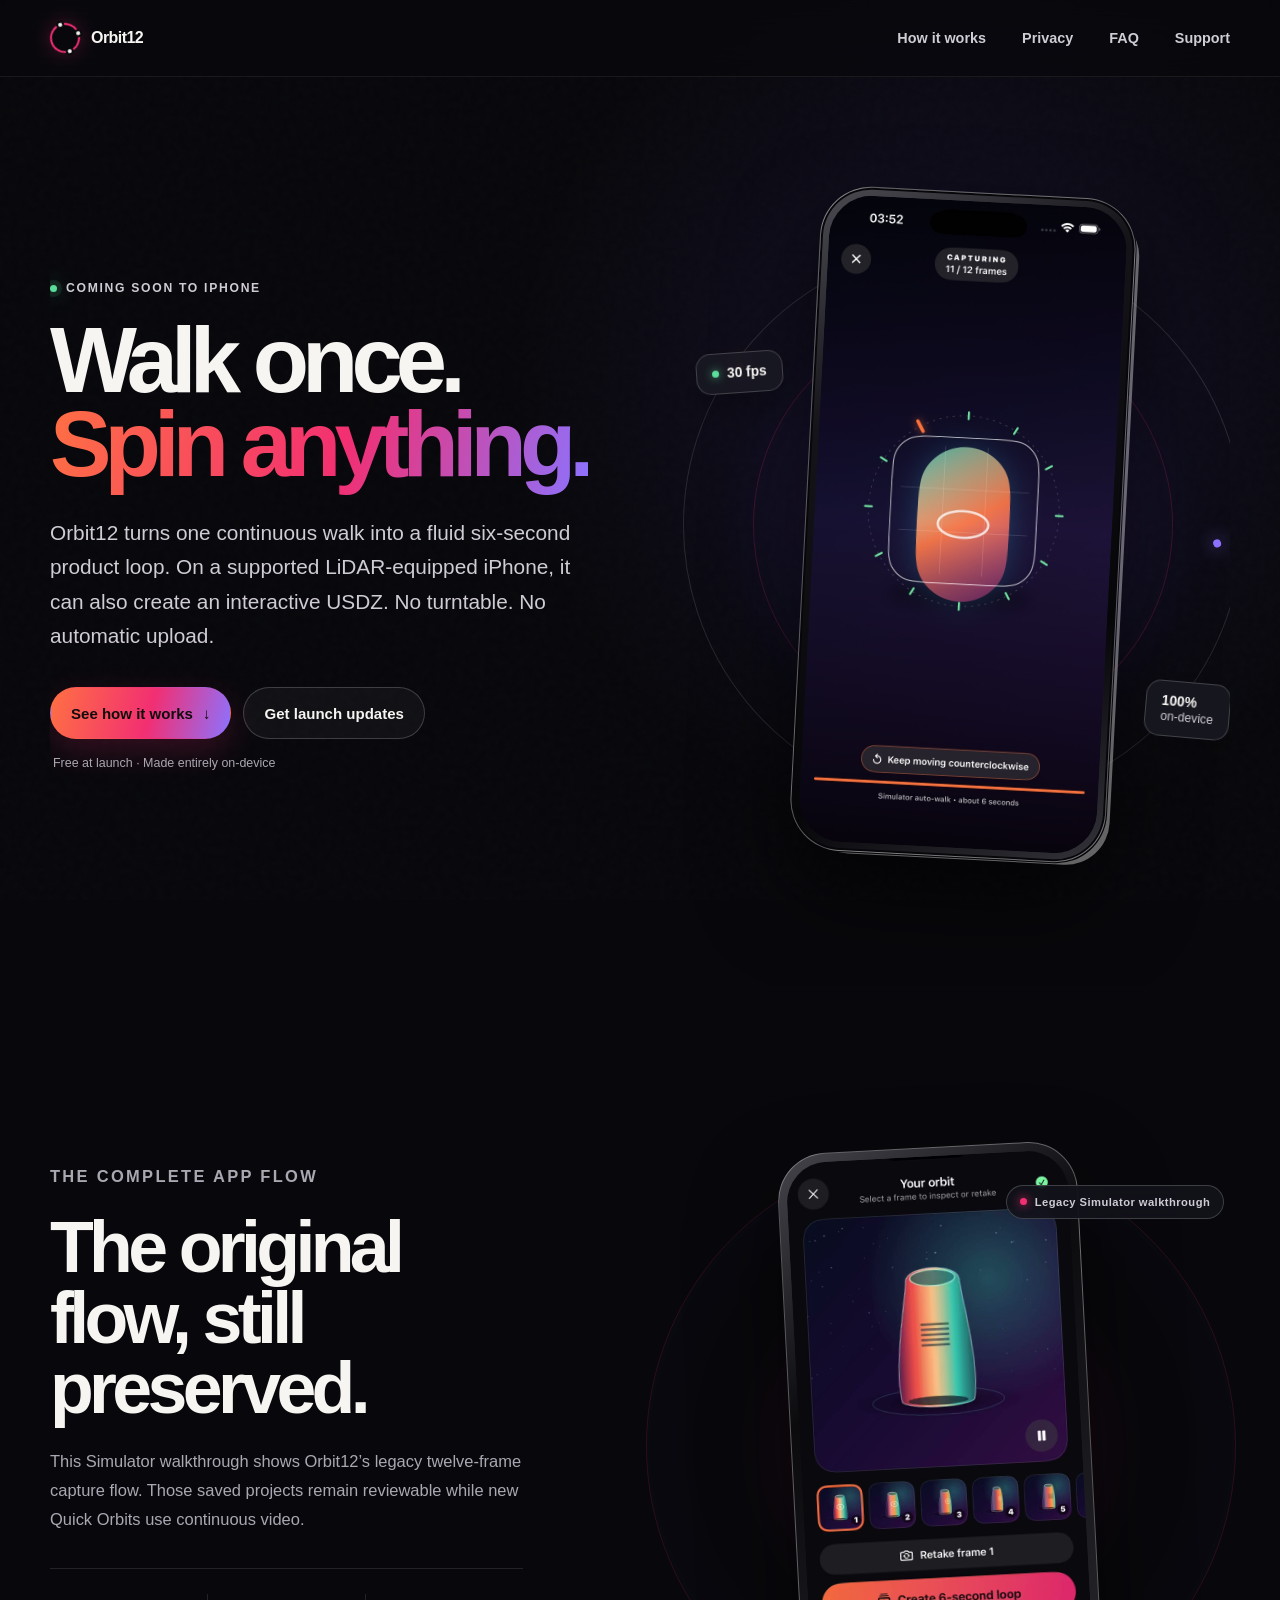
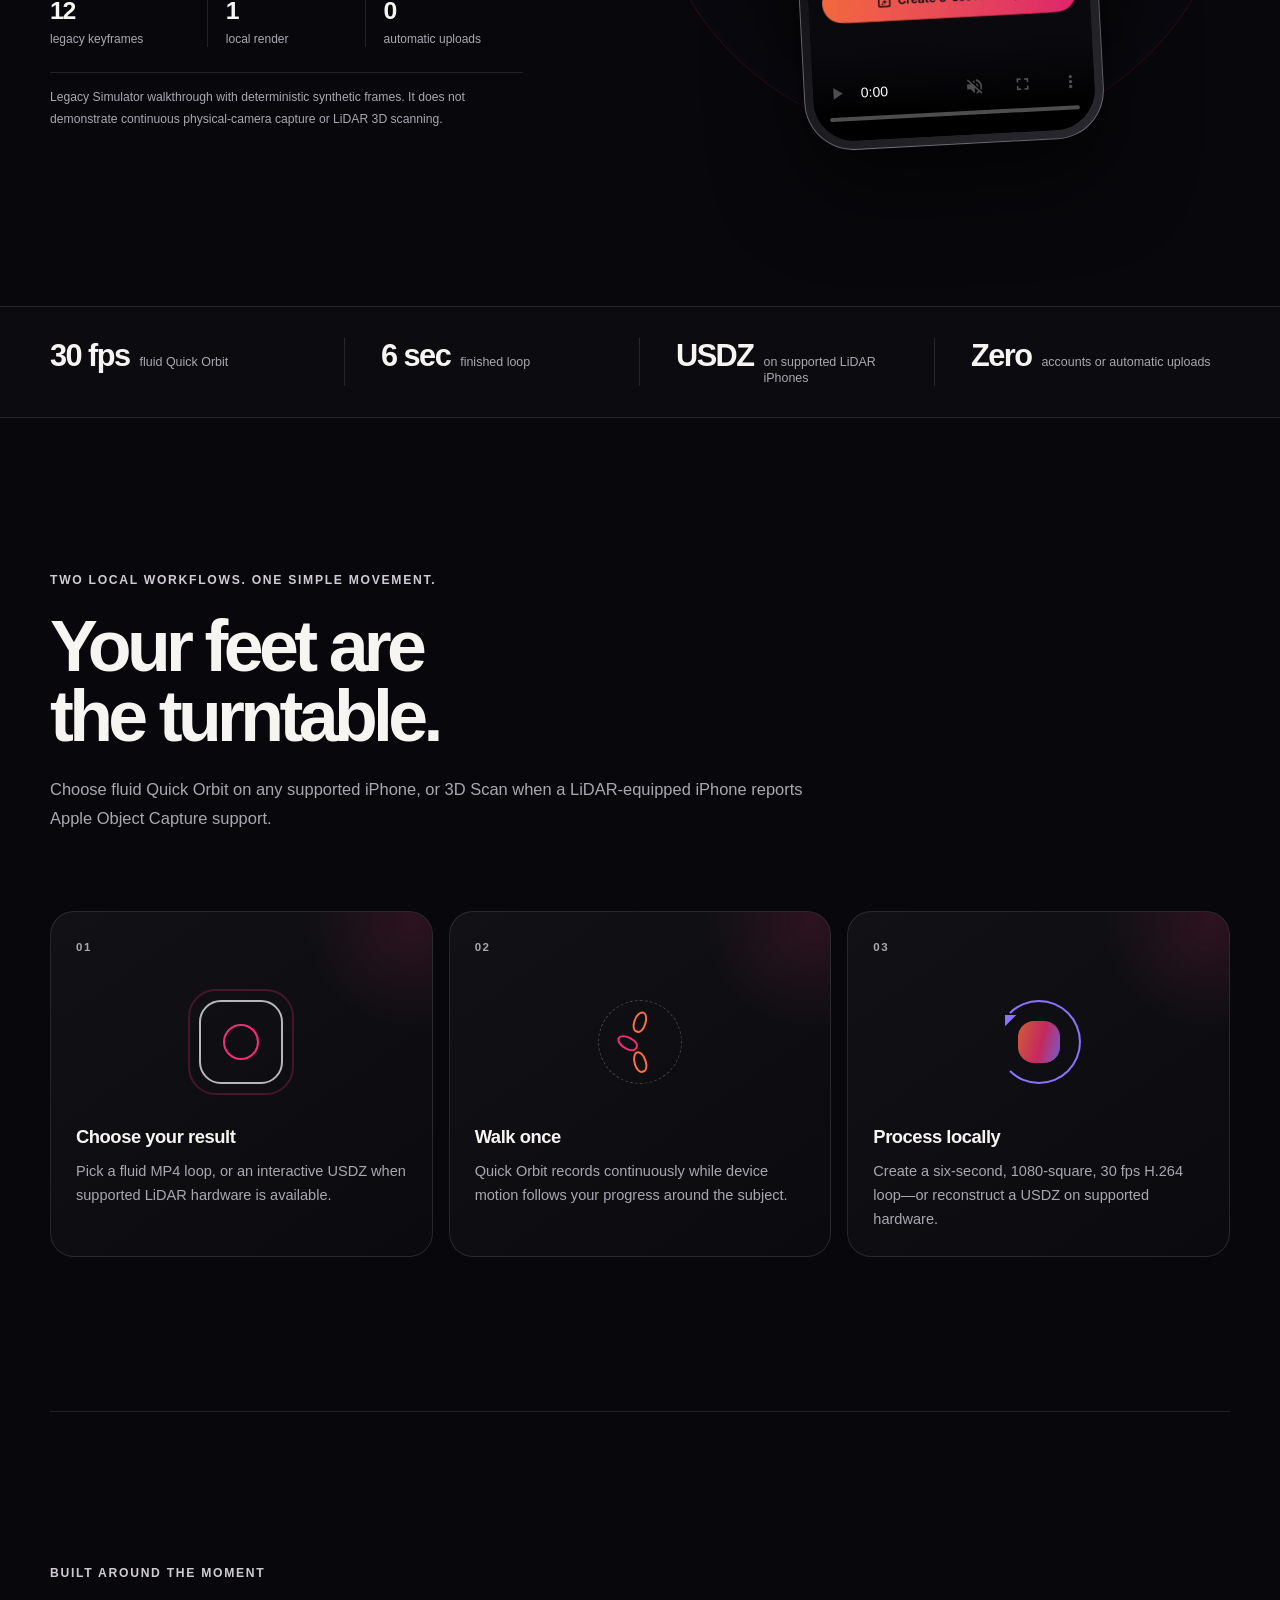
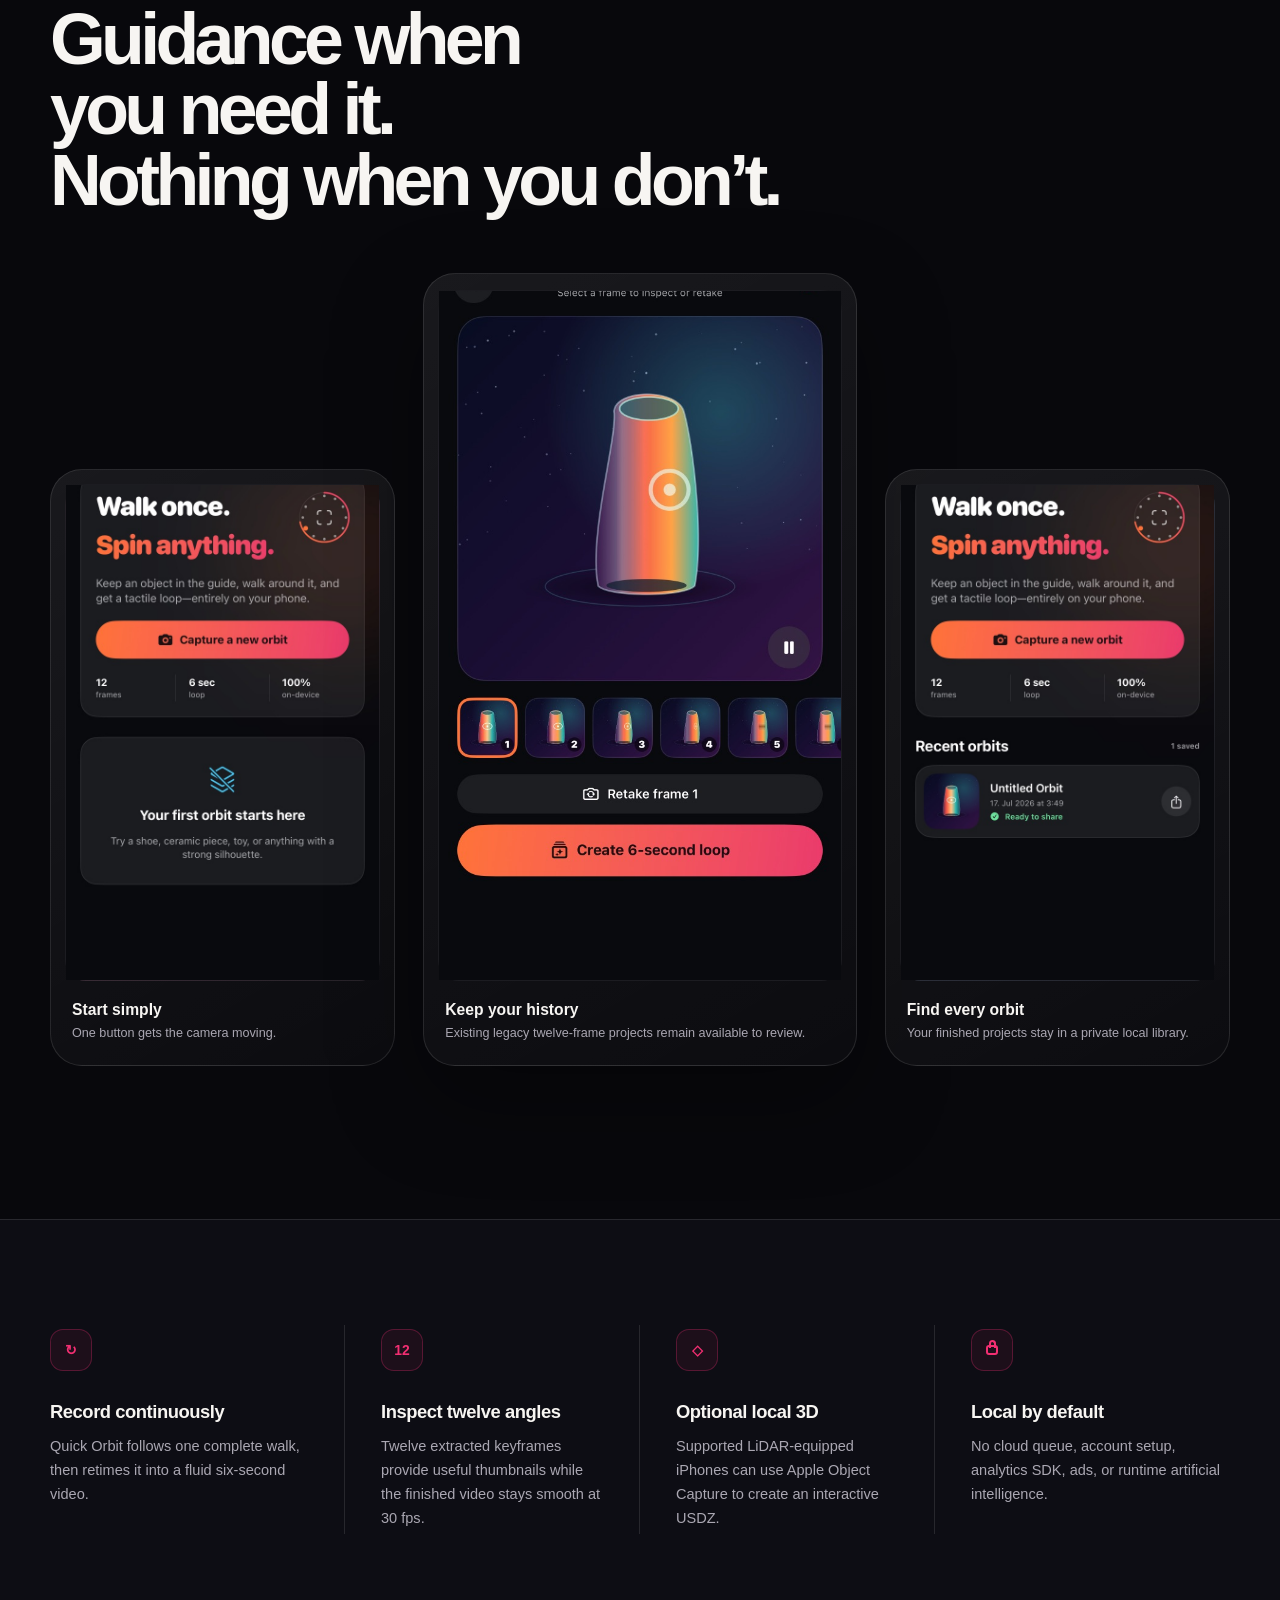
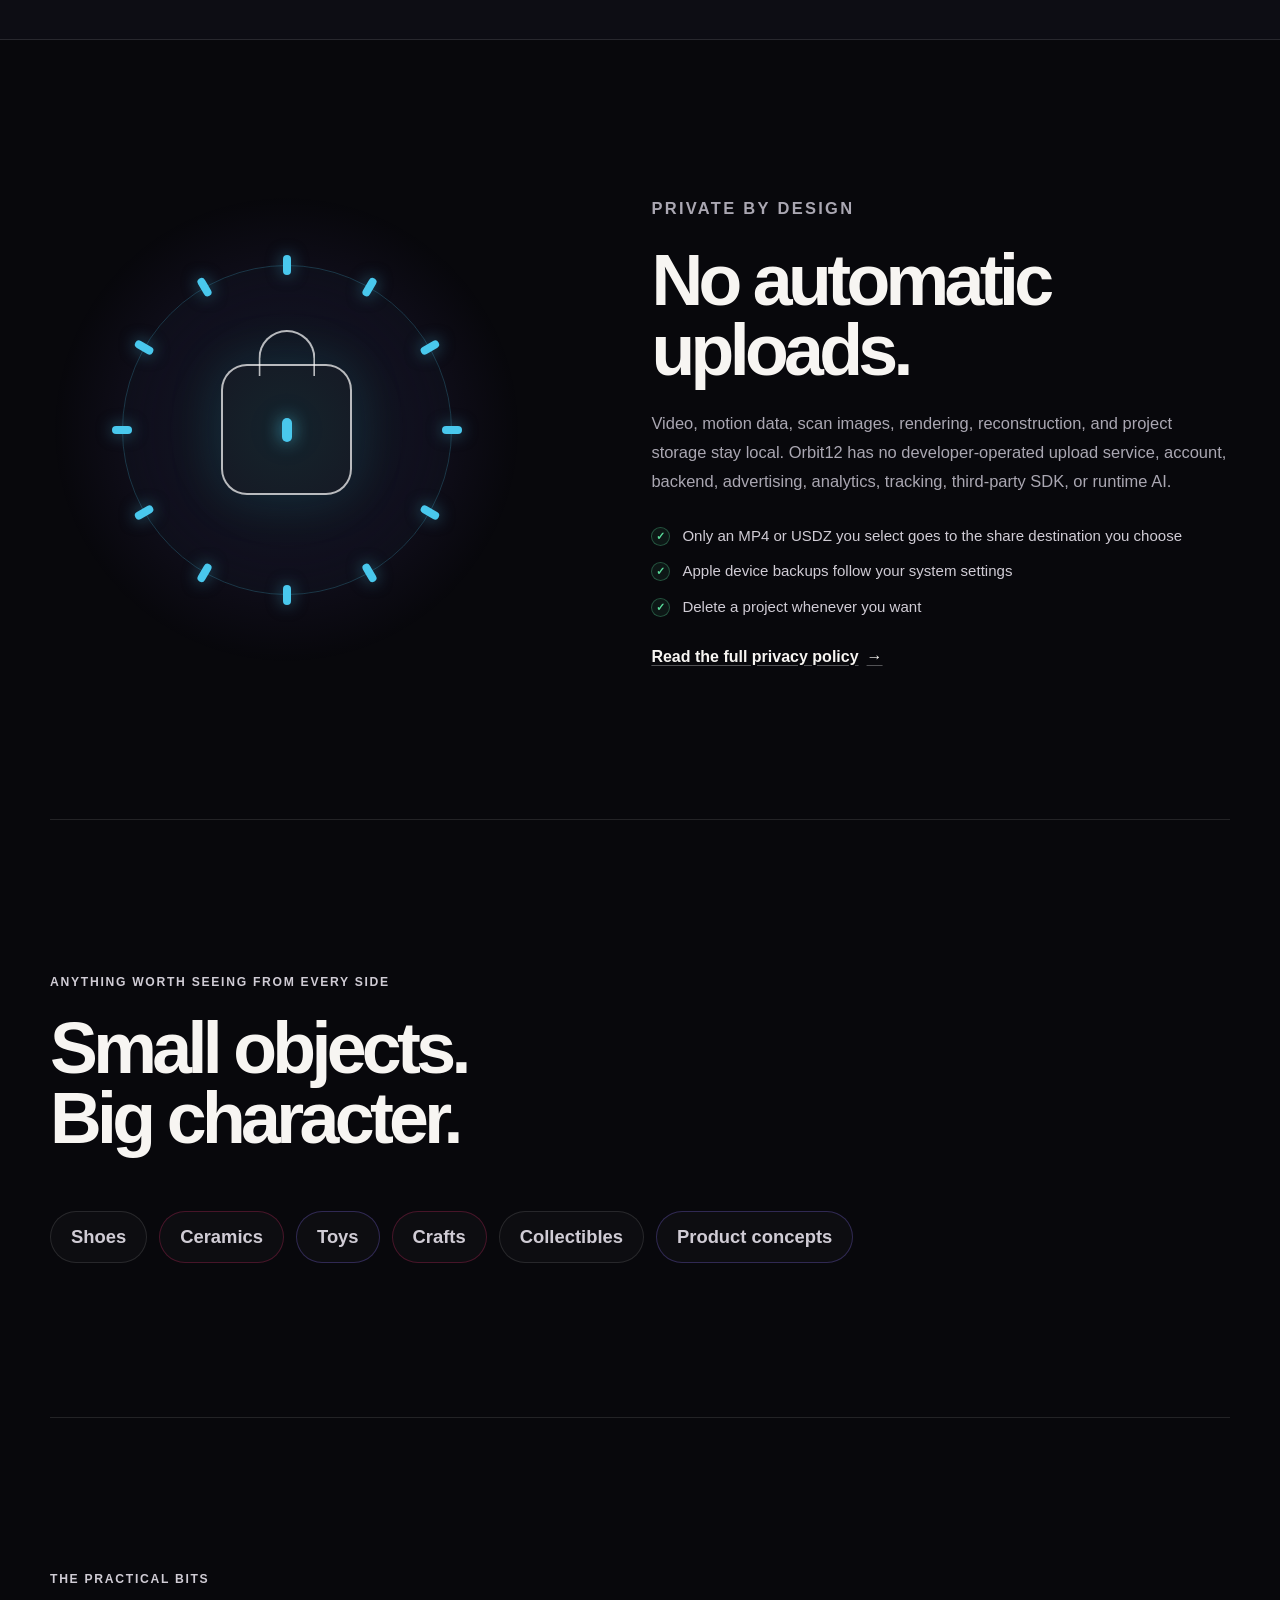
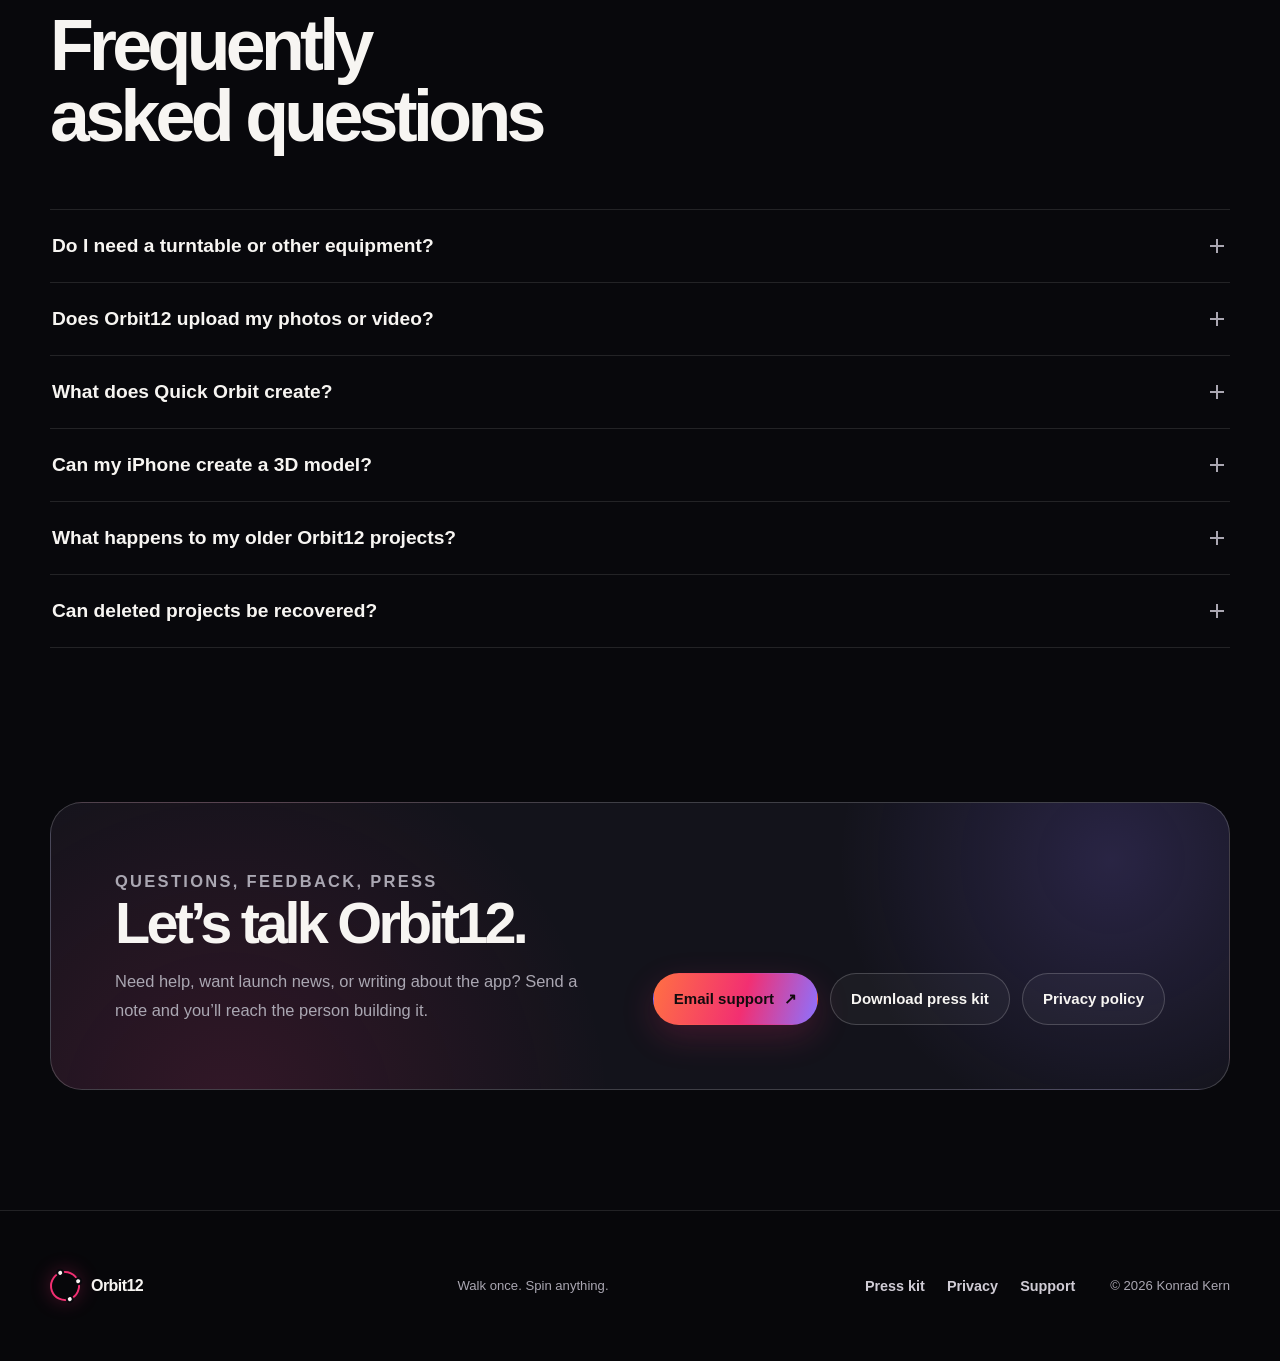
==== commit 61f3e228: "Update Orbit12 launch site for fluid video and 3D" ====
--- a/orbit12/index.html
+++ b/orbit12/index.html
@@ -3,7 +3,7 @@
 <head>
   <meta charset="utf-8">
   <meta name="viewport" content="width=device-width, initial-scale=1">
-  <meta name="description" content="Orbit12 turns one guided walk around an object into a six-second, twelve-frame looping video—privately, entirely on your iPhone.">
+  <meta name="description" content="Orbit12 makes fluid six-second object loops on iPhone, plus interactive USDZ scans on supported LiDAR-equipped models—all locally.">
   <meta name="theme-color" content="#08080c">
   <meta name="robots" content="index, follow">
   <link rel="canonical" href="https://buberlo.github.io/orbit12/">
@@ -12,7 +12,7 @@
   <meta property="og:type" content="website">
   <meta property="og:site_name" content="Orbit12">
   <meta property="og:title" content="Orbit12 — Walk once. Spin anything.">
-  <meta property="og:description" content="Make a tactile twelve-frame object loop with one guided walk. No turntable, account, automatic upload, analytics, or runtime AI.">
+  <meta property="og:description" content="Make a fluid object loop with one guided walk, or create a local USDZ on a supported LiDAR-equipped iPhone.">
   <meta property="og:url" content="https://buberlo.github.io/orbit12/">
   <meta property="og:image" content="https://buberlo.github.io/orbit12/assets/orbit12-social-card.jpg">
   <meta property="og:image:alt" content="Orbit12 name beside a luminous twelve-point orbit graphic">
@@ -20,7 +20,7 @@
   <meta property="og:image:height" content="909">
   <meta name="twitter:card" content="summary_large_image">
   <meta name="twitter:title" content="Orbit12 — Walk once. Spin anything.">
-  <meta name="twitter:description" content="Twelve angles. One guided walk. A six-second loop made entirely on your iPhone.">
+  <meta name="twitter:description" content="Fluid six-second object loops, plus optional local 3D on supported LiDAR-equipped iPhones.">
   <meta name="twitter:image" content="https://buberlo.github.io/orbit12/assets/orbit12-social-card.jpg">
 
   <title>Orbit12 — Walk once. Spin anything.</title>
@@ -33,7 +33,7 @@
       "alternateName": "Orbit12",
       "applicationCategory": "MultimediaApplication",
       "operatingSystem": "iOS",
-      "description": "An iPhone camera app that turns one guided walk around an object into a tactile twelve-frame looping video.",
+      "description": "An iPhone camera app for fluid object loops and, on supported LiDAR-equipped models, local USDZ scans.",
       "url": "https://buberlo.github.io/orbit12/",
       "offers": {
         "@type": "Offer",
@@ -66,7 +66,7 @@
       <div class="hero-copy">
         <p class="eyebrow"><span aria-hidden="true"></span> Coming soon to iPhone</p>
         <h1 id="hero-title">Walk once.<br><em>Spin anything.</em></h1>
-        <p class="hero-lede">Orbit12 turns one guided walk around an object into a tactile, twelve-frame video loop. No turntable. No automatic upload. Just you, your subject, and your iPhone.</p>
+        <p class="hero-lede">Orbit12 turns one continuous walk into a fluid six-second product loop. On a supported LiDAR-equipped iPhone, it can also create an interactive USDZ. No turntable. No automatic upload.</p>
         <div class="hero-actions">
           <a class="button button-primary" href="#how-it-works">See how it works <span aria-hidden="true">↓</span></a>
           <a class="button button-secondary" href="mailto:kern.konrad@gmail.com?subject=Orbit12%20Launch">Get launch updates</a>
@@ -85,7 +85,7 @@
         </div>
         <div class="capture-chip capture-chip-top" aria-hidden="true">
           <span class="capture-dot"></span>
-          <strong>12 angles</strong>
+          <strong>30 fps</strong>
         </div>
         <div class="capture-chip capture-chip-bottom" aria-hidden="true">
           <strong>100%</strong>
@@ -97,19 +97,19 @@
     <section class="demo section-shell" id="demo" aria-labelledby="demo-title">
       <div class="demo-copy">
         <p class="kicker">The complete app flow</p>
-        <h2 id="demo-title">From first frame to finished orbit.</h2>
-        <p>Start a guided walk, collect twelve motion-spaced angles, review the sequence, and render a loop—all without leaving the app.</p>
+        <h2 id="demo-title">The original flow, still preserved.</h2>
+        <p>This Simulator walkthrough shows Orbit12’s legacy twelve-frame capture flow. Those saved projects remain reviewable while new Quick Orbits use continuous video.</p>
         <ul class="demo-points" aria-label="Demo highlights">
-          <li><span>12</span> guided captures</li>
+          <li><span>12</span> legacy keyframes</li>
           <li><span>1</span> local render</li>
           <li><span>0</span> automatic uploads</li>
         </ul>
-        <p class="demo-note">Synthetic simulator frames demonstrate the capture-to-render flow. Playback starts only when you choose it.</p>
+        <p class="demo-note">Legacy Simulator walkthrough with deterministic synthetic frames. It does not demonstrate continuous physical-camera capture or LiDAR 3D scanning.</p>
       </div>
       <div class="demo-stage">
-        <div class="demo-label"><span></span> Simulator walkthrough</div>
+        <div class="demo-label"><span></span> Legacy Simulator walkthrough</div>
         <div class="demo-device">
-          <video class="demo-video" muted playsinline controls preload="metadata" poster="assets/orbit12-demo-poster.jpg" aria-label="Orbit12 Simulator walkthrough from synthetic capture to finished loop">
+          <video class="demo-video" muted playsinline controls preload="metadata" poster="assets/orbit12-demo-poster.jpg" aria-label="Legacy Orbit12 Simulator walkthrough using synthetic frames">
             <source src="assets/orbit12-demo.mp4" type="video/mp4">
             <a href="assets/orbit12-demo.mp4">Watch the Orbit12 app walkthrough video</a>.
           </video>
@@ -119,38 +119,38 @@
 
     <section class="proof" aria-label="Orbit12 output at a glance">
       <div class="proof-shell section-shell">
-        <div><strong>12</strong><span>motion-spaced frames</span></div>
+        <div><strong>30 fps</strong><span>fluid Quick Orbit</span></div>
         <div><strong>6 sec</strong><span>finished loop</span></div>
-        <div><strong>1080²</strong><span>share-ready video</span></div>
+        <div><strong>USDZ</strong><span>on supported LiDAR iPhones</span></div>
         <div><strong>Zero</strong><span>accounts or automatic uploads</span></div>
       </div>
     </section>
 
     <section class="steps section-shell" id="how-it-works" aria-labelledby="steps-title">
       <div class="section-heading">
-        <p class="kicker">One small walk. One satisfying loop.</p>
+        <p class="kicker">Two local workflows. One simple movement.</p>
         <h2 id="steps-title">Your feet are the turntable.</h2>
-        <p>Orbit12 uses your iPhone’s motion sensors to space twelve photos around your subject, then assembles them into a clean square loop.</p>
+        <p>Choose fluid Quick Orbit on any supported iPhone, or 3D Scan when a LiDAR-equipped iPhone reports Apple Object Capture support.</p>
       </div>
 
       <ol class="step-grid">
         <li>
           <span class="step-number">01</span>
           <div class="step-icon frame-icon" aria-hidden="true"></div>
-          <h3>Frame your subject</h3>
-          <p>Keep an object inside the on-screen guide and choose either direction.</p>
+          <h3>Choose your result</h3>
+          <p>Pick a fluid MP4 loop, or an interactive USDZ when supported LiDAR hardware is available.</p>
         </li>
         <li>
           <span class="step-number">02</span>
           <div class="step-icon walk-icon" aria-hidden="true"><span></span></div>
-          <h3>Walk and feel</h3>
-          <p>Move steadily around it. A haptic tick confirms each motion-spaced angle.</p>
+          <h3>Walk once</h3>
+          <p>Quick Orbit records continuously while device motion follows your progress around the subject.</p>
         </li>
         <li>
           <span class="step-number">03</span>
           <div class="step-icon loop-icon" aria-hidden="true"></div>
-          <h3>Review and share</h3>
-          <p>Retake any frame, then create a six-second H.264 MP4 on your iPhone.</p>
+          <h3>Process locally</h3>
+          <p>Create a six-second, 1080-square, 30 fps H.264 loop—or reconstruct a USDZ on supported hardware.</p>
         </li>
       </ol>
     </section>
@@ -170,9 +170,9 @@
         </figure>
         <figure class="screen-card screen-card-featured">
           <div class="screen-preview screen-review">
-            <img src="assets/orbit12-review.jpg" alt="Orbit12 review screen showing twelve captured angles" width="660" height="1434" loading="lazy" decoding="async">
+            <img src="assets/orbit12-review.jpg" alt="Orbit12 legacy project review screen showing saved angles" width="660" height="1434" loading="lazy" decoding="async">
           </div>
-          <figcaption><strong>Keep the good angles</strong><span>Inspect all twelve and retake only what needs another pass.</span></figcaption>
+          <figcaption><strong>Keep your history</strong><span>Existing legacy twelve-frame projects remain available to review.</span></figcaption>
         </figure>
         <figure class="screen-card screen-card-library">
           <div class="screen-preview screen-library">
@@ -187,18 +187,18 @@
       <div class="section-shell feature-grid">
         <article>
           <span class="feature-glyph" aria-hidden="true">↻</span>
-          <h3>Move, don’t tap</h3>
-          <p>Motion-spaced capture lets you focus on a smooth path instead of counting shots.</p>
+          <h3>Record continuously</h3>
+          <p>Quick Orbit follows one complete walk, then retimes it into a fluid six-second video.</p>
         </article>
         <article>
           <span class="feature-glyph" aria-hidden="true">12</span>
-          <h3>Fix one angle</h3>
-          <p>Review the sequence and retake an individual frame without starting over.</p>
+          <h3>Inspect twelve angles</h3>
+          <p>Twelve extracted keyframes provide useful thumbnails while the finished video stays smooth at 30 fps.</p>
         </article>
         <article>
-          <span class="feature-glyph" aria-hidden="true">▣</span>
-          <h3>Made to share</h3>
-          <p>Export a silent, six-second, 1080 × 1080 H.264 MP4 using the system share sheet.</p>
+          <span class="feature-glyph" aria-hidden="true">◇</span>
+          <h3>Optional local 3D</h3>
+          <p>Supported LiDAR-equipped iPhones can use Apple Object Capture to create an interactive USDZ.</p>
         </article>
         <article>
           <span class="feature-glyph feature-glyph-lock" aria-hidden="true"></span>
@@ -219,9 +219,9 @@
       <div class="privacy-copy">
         <p class="kicker">Private by design</p>
         <h2 id="privacy-title">No automatic uploads.</h2>
-        <p>Raw frames, motion readings, rendering, and project storage stay local. Orbit12 has no developer-operated upload service, account, backend, advertising, analytics, tracking, or runtime AI.</p>
+        <p>Video, motion data, scan images, rendering, reconstruction, and project storage stay local. Orbit12 has no developer-operated upload service, account, backend, advertising, analytics, tracking, third-party SDK, or runtime AI.</p>
         <ul class="check-list">
-          <li>Only a finished MP4 goes to the share destination you choose</li>
+          <li>Only an MP4 or USDZ you select goes to the share destination you choose</li>
           <li>Apple device backups follow your system settings</li>
           <li>Delete a project whenever you want</li>
         </ul>
@@ -255,16 +255,20 @@
           <p>No. Place your subject somewhere with room to walk around it and use the guide to keep your distance and framing steady.</p>
         </details>
         <details>
-          <summary>Does Orbit12 upload my photos?<span aria-hidden="true"></span></summary>
-          <p>Not automatically. Raw frames, motion readings, rendering, and project storage stay local. A finished MP4 leaves Orbit12 only when you select a destination in Apple’s system share sheet. Apple device backups are controlled separately by your system settings.</p>
-        </details>
-        <details>
-          <summary>What does Orbit12 create?<span aria-hidden="true"></span></summary>
-          <p>A silent, six-second, 1080 × 1080 H.264 MP4 assembled from twelve evenly spaced photos.</p>
-        </details>
-        <details>
-          <summary>Can I fix a missed frame?<span aria-hidden="true"></span></summary>
-          <p>Yes. Review every angle and retake any individual frame before creating the final loop.</p>
+          <summary>Does Orbit12 upload my photos or video?<span aria-hidden="true"></span></summary>
+          <p>No automatic upload occurs. Video, motion data, scan images, processing, and project storage stay local. An MP4 or USDZ leaves Orbit12 only when you select a destination in Apple’s system share sheet. Apple device backups are controlled separately by your system settings.</p>
+        </details>
+        <details>
+          <summary>What does Quick Orbit create?<span aria-hidden="true"></span></summary>
+          <p>A silent, six-second, 1080 × 1080 H.264 MP4 at 30 fps. Twelve extracted keyframes are saved as review thumbnails, not used as the video frame rate.</p>
+        </details>
+        <details>
+          <summary>Can my iPhone create a 3D model?<span aria-hidden="true"></span></summary>
+          <p>Only when Apple Object Capture and on-device photogrammetry report support on a LiDAR-equipped iPhone. Standard non-LiDAR models such as iPhone 16 keep Quick Orbit but cannot start 3D Scan.</p>
+        </details>
+        <details>
+          <summary>What happens to my older Orbit12 projects?<span aria-hidden="true"></span></summary>
+          <p>Existing legacy twelve-frame projects remain in the local library and can still be reopened and reviewed.</p>
         </details>
         <details>
           <summary>Can deleted projects be recovered?<span aria-hidden="true"></span></summary>
